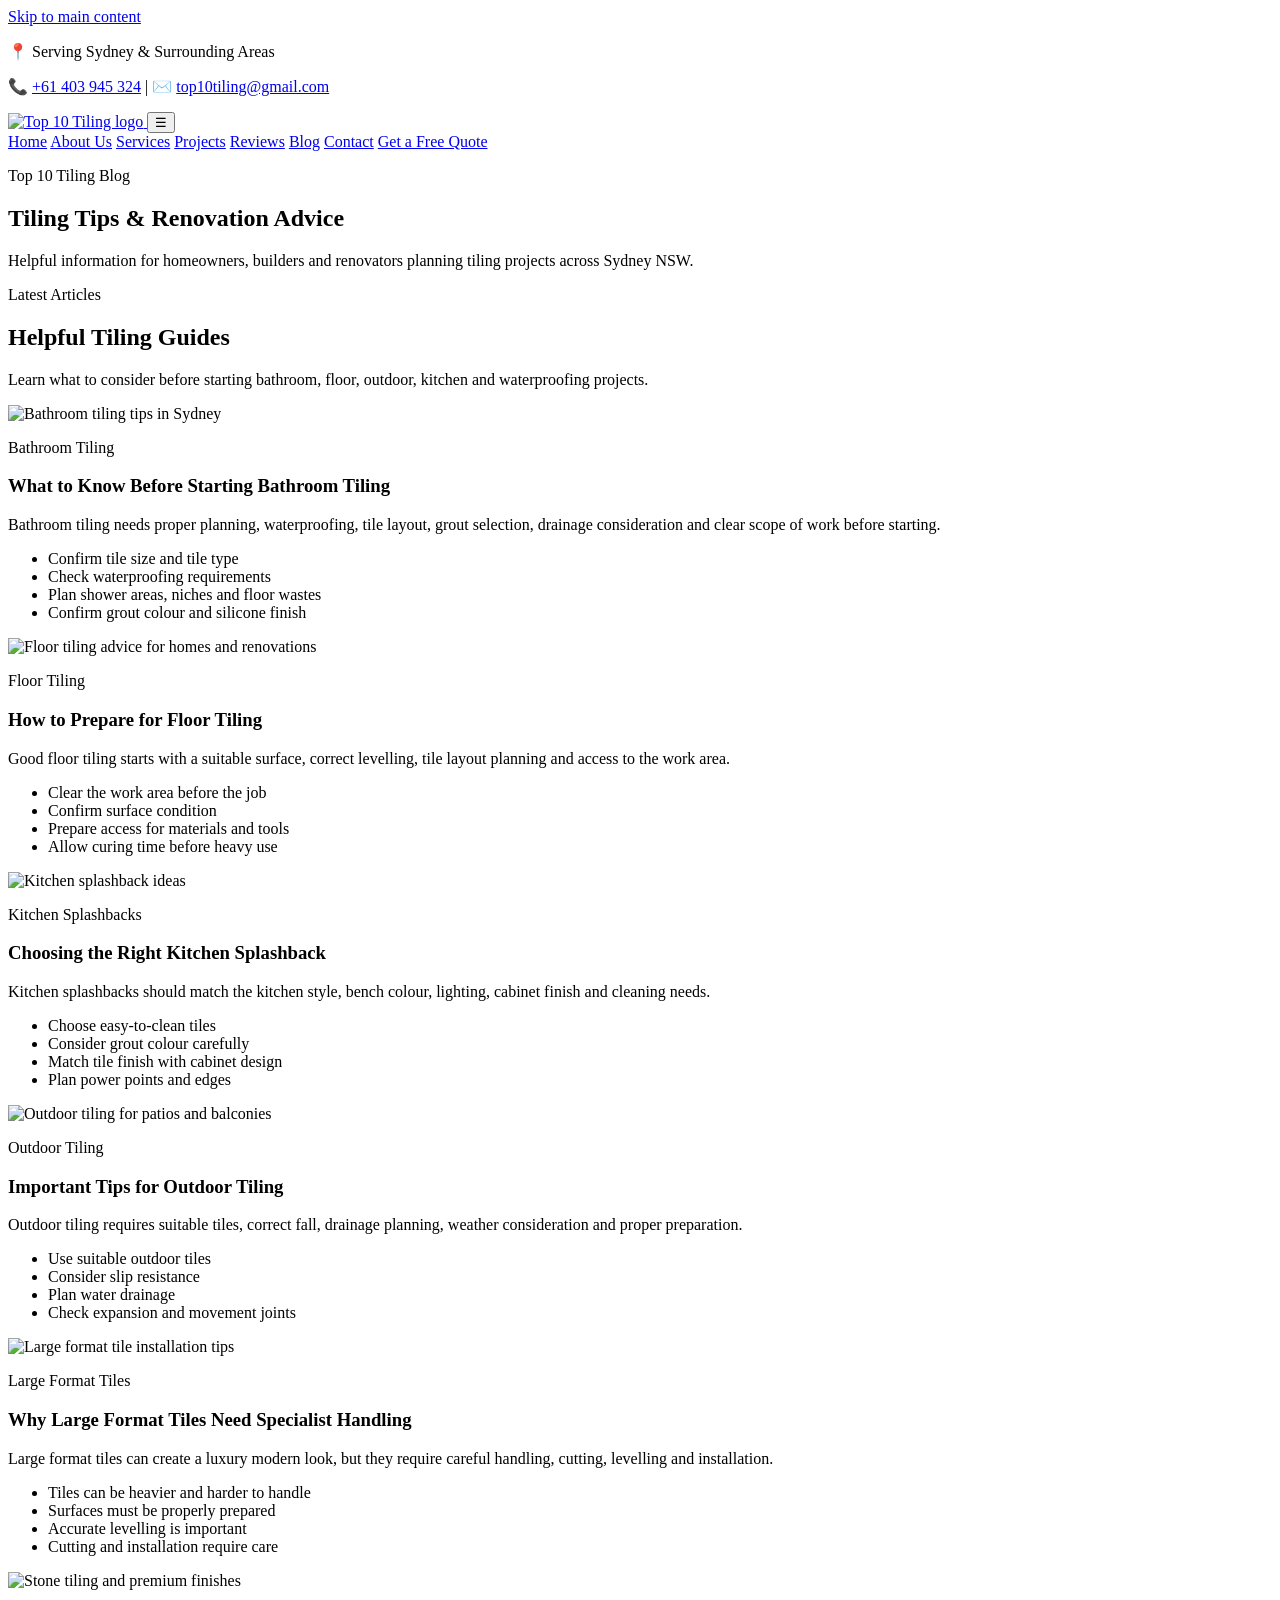
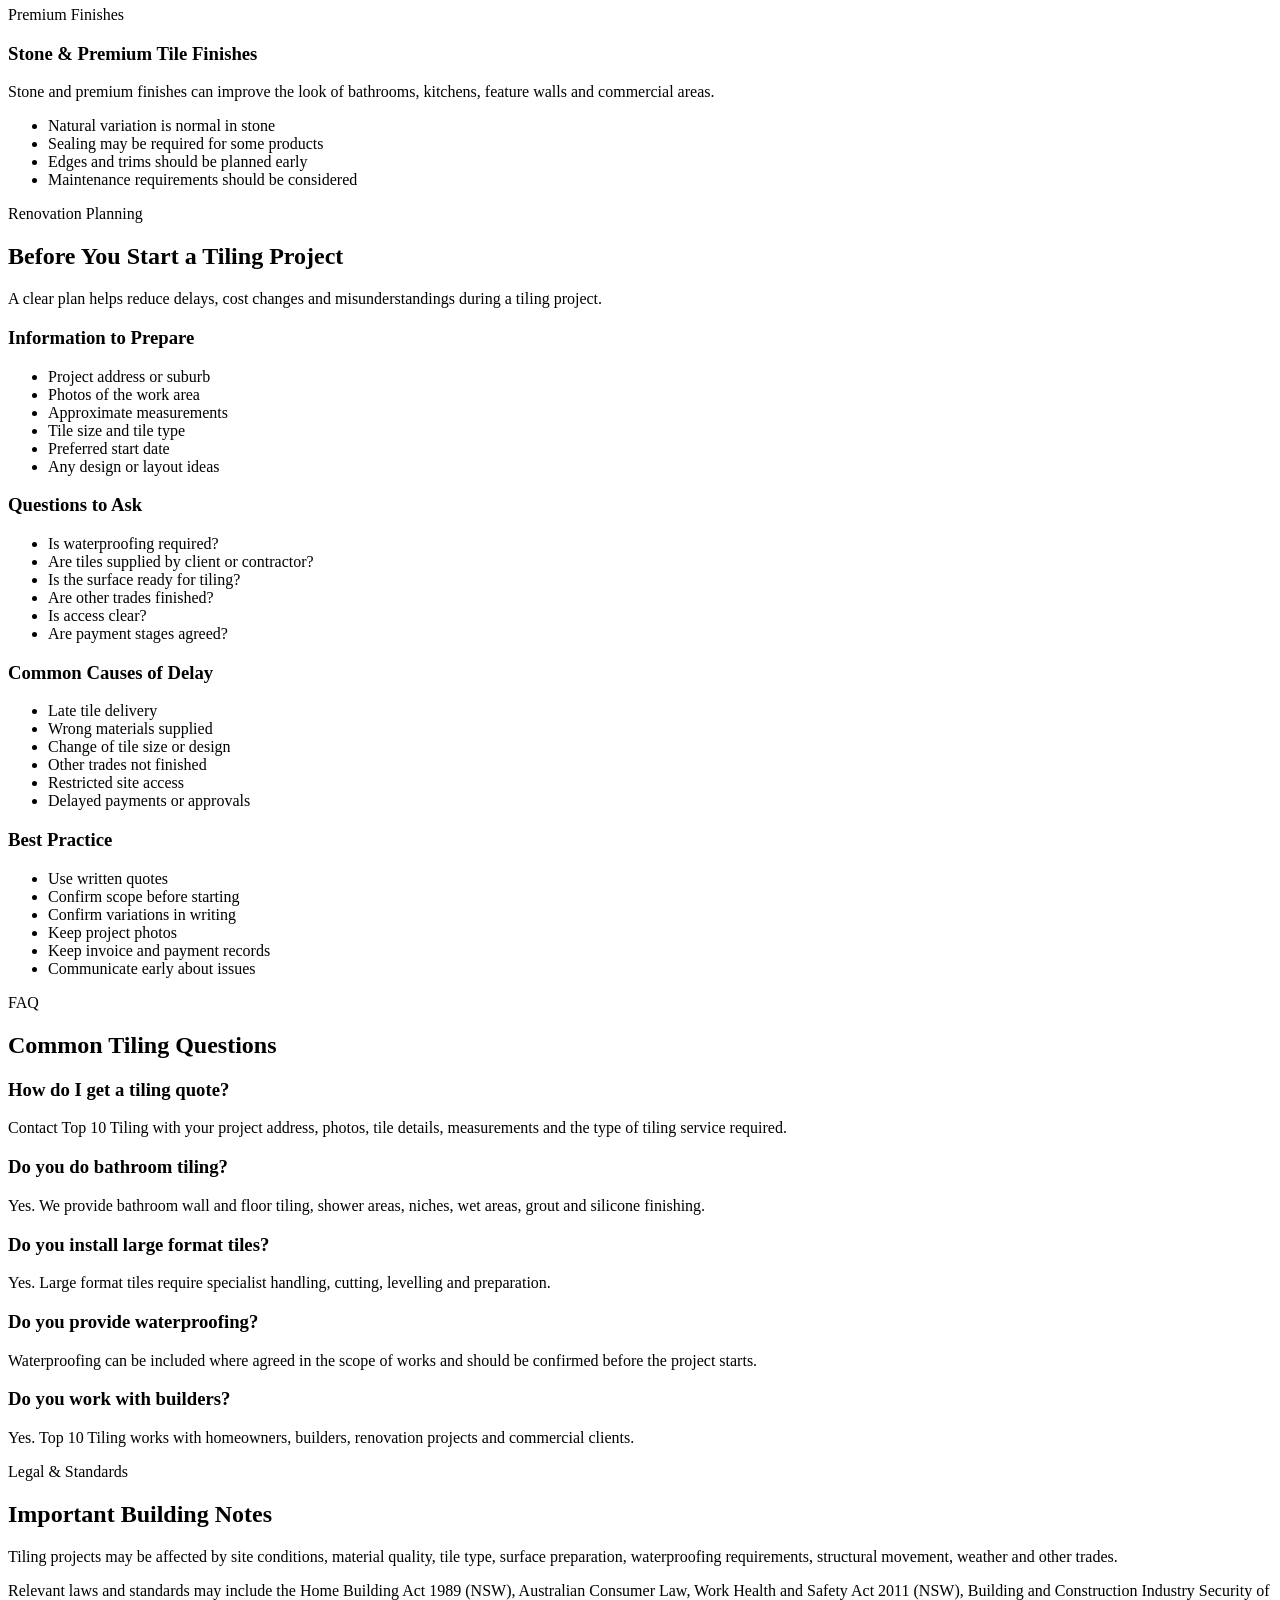
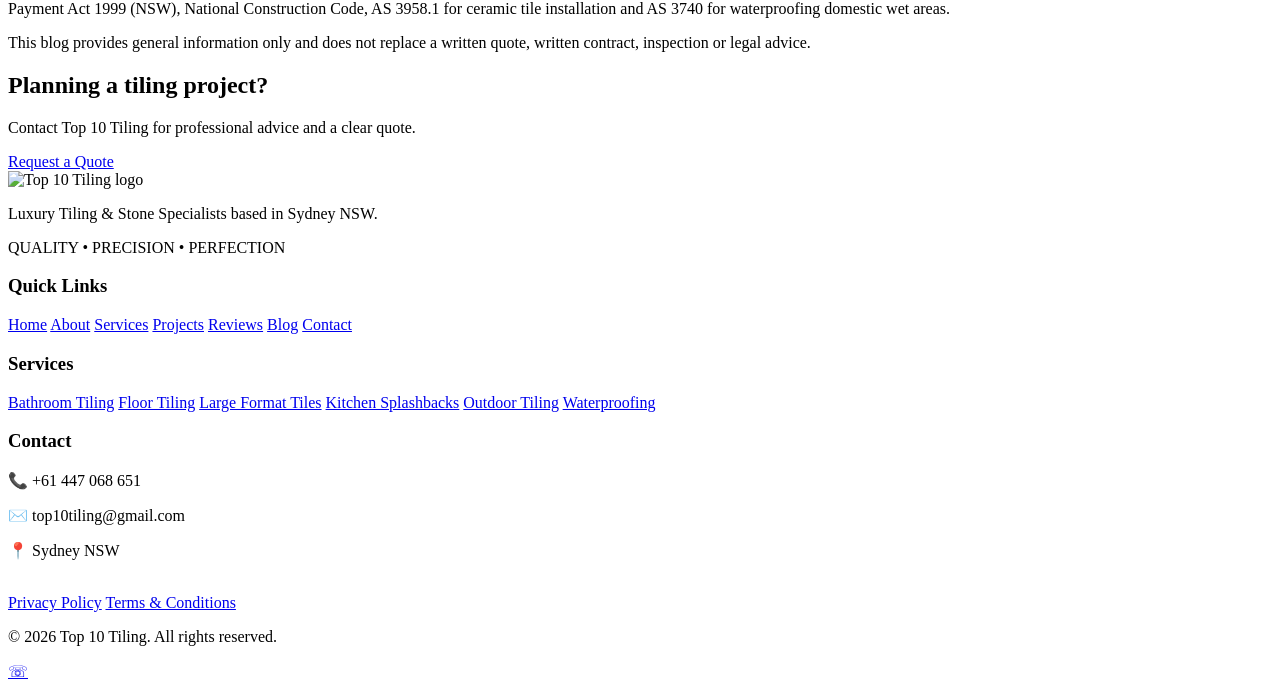
==== blog.html @ 60fd3db0 "Add files via upload" ====
<!DOCTYPE html>
<html lang="en-AU">
<head>
  <meta charset="UTF-8">
  <meta name="viewport" content="width=device-width, initial-scale=1.0">

  <title>Blog | Tiling Tips & Renovation Advice | Top 10 Tiling Sydney</title>

  <meta name="description" content="Read Top 10 Tiling blog articles about bathroom tiling, floor tiling, waterproofing, kitchen splashbacks, outdoor tiling, large format tiles and renovation tips in Sydney NSW.">
  <meta name="keywords" content="tiling blog Sydney, bathroom tiling tips, waterproofing tips NSW, floor tiling advice, large format tiles, kitchen splashback ideas, outdoor tiling Sydney">
  <meta name="author" content="Top 10 Tiling">
  <meta name="robots" content="index, follow">

  <link rel="canonical" href="https://www.top10tiling.com.au/blog.html">

  <meta property="og:title" content="Blog | Top 10 Tiling Sydney">
  <meta property="og:description" content="Tiling tips, renovation advice and project information from Top 10 Tiling Sydney.">
  <meta property="og:type" content="website">
  <meta property="og:image" content="image/logo.png">

  <meta name="theme-color" content="#050505">

  <link rel="stylesheet" href="css/style.css">
</head>

<body>

<a class="skip-link" href="#main-content">Skip to main content</a>

<div class="topbar">
  <div class="container topbar-inner">
    <p>📍 Serving Sydney & Surrounding Areas</p>

    <p>
      📞 <a href="tel:+61403945324">+61 403 945 324</a>
      |
      ✉️ <a href="mailto:top10tiling@gmail.com">top10tiling@gmail.com</a>
    </p>
  </div>
</div>

<header class="site-header">
  <div class="container nav-wrapper">

    <a href="index.html" class="brand" aria-label="Top 10 Tiling Home">
      <img src="image/logo.png" alt="Top 10 Tiling logo">
    </a>

    <button class="menu-toggle" id="menuToggle" aria-label="Open navigation menu" aria-expanded="false">
      ☰
    </button>

    <nav class="main-nav" id="mainNav" aria-label="Main navigation">
      <a href="index.html">Home</a>
      <a href="about.html">About Us</a>
      <a href="services.html">Services</a>
      <a href="projects.html">Projects</a>
      <a href="reviews.html">Reviews</a>
      <a href="blog.html" class="active">Blog</a>
      <a href="contact.html">Contact</a>
      <a class="quote-btn" href="contact.html">Get a Free Quote</a>
    </nav>

  </div>
</header>

<main id="main-content">

  <section class="page-hero">
    <div class="container">
      <p class="eyebrow">Top 10 Tiling Blog</p>
      <h1>Tiling Tips & Renovation Advice</h1>
      <p>
        Helpful information for homeowners, builders and renovators planning tiling projects across Sydney NSW.
      </p>
    </div>
  </section>

  <section class="section">
    <div class="container">

      <div class="section-heading">
        <p class="section-label">Latest Articles</p>
        <h2>Helpful Tiling Guides</h2>
        <p>
          Learn what to consider before starting bathroom, floor, outdoor, kitchen and waterproofing projects.
        </p>
      </div>

      <div class="info-grid">

        <article class="content-card">
          <img src="image/bath.png" alt="Bathroom tiling tips in Sydney">
          <br>
          <p class="section-label">Bathroom Tiling</p>
          <h3>What to Know Before Starting Bathroom Tiling</h3>
          <p>
            Bathroom tiling needs proper planning, waterproofing, tile layout, grout selection,
            drainage consideration and clear scope of work before starting.
          </p>
          <ul class="check-list">
            <li>Confirm tile size and tile type</li>
            <li>Check waterproofing requirements</li>
            <li>Plan shower areas, niches and floor wastes</li>
            <li>Confirm grout colour and silicone finish</li>
          </ul>
        </article>

        <article class="content-card">
          <img src="image/white floor.png" alt="Floor tiling advice for homes and renovations">
          <br>
          <p class="section-label">Floor Tiling</p>
          <h3>How to Prepare for Floor Tiling</h3>
          <p>
            Good floor tiling starts with a suitable surface, correct levelling, tile layout
            planning and access to the work area.
          </p>
          <ul class="check-list">
            <li>Clear the work area before the job</li>
            <li>Confirm surface condition</li>
            <li>Prepare access for materials and tools</li>
            <li>Allow curing time before heavy use</li>
          </ul>
        </article>

        <article class="content-card">
          <img src="image/kitchen.png" alt="Kitchen splashback ideas">
          <br>
          <p class="section-label">Kitchen Splashbacks</p>
          <h3>Choosing the Right Kitchen Splashback</h3>
          <p>
            Kitchen splashbacks should match the kitchen style, bench colour, lighting,
            cabinet finish and cleaning needs.
          </p>
          <ul class="check-list">
            <li>Choose easy-to-clean tiles</li>
            <li>Consider grout colour carefully</li>
            <li>Match tile finish with cabinet design</li>
            <li>Plan power points and edges</li>
          </ul>
        </article>

        <article class="content-card">
          <img src="image/outdoor-tiling.jpg" alt="Outdoor tiling for patios and balconies">
          <br>
          <p class="section-label">Outdoor Tiling</p>
          <h3>Important Tips for Outdoor Tiling</h3>
          <p>
            Outdoor tiling requires suitable tiles, correct fall, drainage planning,
            weather consideration and proper preparation.
          </p>
          <ul class="check-list">
            <li>Use suitable outdoor tiles</li>
            <li>Consider slip resistance</li>
            <li>Plan water drainage</li>
            <li>Check expansion and movement joints</li>
          </ul>
        </article>

        <article class="content-card">
          <img src="image/large-format-tiles.png" alt="Large format tile installation tips">
          <br>
          <p class="section-label">Large Format Tiles</p>
          <h3>Why Large Format Tiles Need Specialist Handling</h3>
          <p>
            Large format tiles can create a luxury modern look, but they require careful handling,
            cutting, levelling and installation.
          </p>
          <ul class="check-list">
            <li>Tiles can be heavier and harder to handle</li>
            <li>Surfaces must be properly prepared</li>
            <li>Accurate levelling is important</li>
            <li>Cutting and installation require care</li>
          </ul>
        </article>

        <article class="content-card">
          <img src="image/grey t.png" alt="Stone tiling and premium finishes">
          <br>
          <p class="section-label">Premium Finishes</p>
          <h3>Stone & Premium Tile Finishes</h3>
          <p>
            Stone and premium finishes can improve the look of bathrooms, kitchens,
            feature walls and commercial areas.
          </p>
          <ul class="check-list">
            <li>Natural variation is normal in stone</li>
            <li>Sealing may be required for some products</li>
            <li>Edges and trims should be planned early</li>
            <li>Maintenance requirements should be considered</li>
          </ul>
        </article>

      </div>

    </div>
  </section>

  <section class="section light-bg">
    <div class="container">

      <div class="section-heading">
        <p class="section-label">Renovation Planning</p>
        <h2>Before You Start a Tiling Project</h2>
        <p>
          A clear plan helps reduce delays, cost changes and misunderstandings during a tiling project.
        </p>
      </div>

      <div class="info-grid">

        <div class="content-card">
          <h3>Information to Prepare</h3>
          <ul class="check-list">
            <li>Project address or suburb</li>
            <li>Photos of the work area</li>
            <li>Approximate measurements</li>
            <li>Tile size and tile type</li>
            <li>Preferred start date</li>
            <li>Any design or layout ideas</li>
          </ul>
        </div>

        <div class="content-card">
          <h3>Questions to Ask</h3>
          <ul class="check-list">
            <li>Is waterproofing required?</li>
            <li>Are tiles supplied by client or contractor?</li>
            <li>Is the surface ready for tiling?</li>
            <li>Are other trades finished?</li>
            <li>Is access clear?</li>
            <li>Are payment stages agreed?</li>
          </ul>
        </div>

        <div class="content-card">
          <h3>Common Causes of Delay</h3>
          <ul class="check-list">
            <li>Late tile delivery</li>
            <li>Wrong materials supplied</li>
            <li>Change of tile size or design</li>
            <li>Other trades not finished</li>
            <li>Restricted site access</li>
            <li>Delayed payments or approvals</li>
          </ul>
        </div>

        <div class="content-card">
          <h3>Best Practice</h3>
          <ul class="check-list">
            <li>Use written quotes</li>
            <li>Confirm scope before starting</li>
            <li>Confirm variations in writing</li>
            <li>Keep project photos</li>
            <li>Keep invoice and payment records</li>
            <li>Communicate early about issues</li>
          </ul>
        </div>

      </div>

    </div>
  </section>

  <section class="section">
    <div class="container">

      <div class="section-heading">
        <p class="section-label">FAQ</p>
        <h2>Common Tiling Questions</h2>
      </div>

      <div class="content-card">
        <h3>How do I get a tiling quote?</h3>
        <p>
          Contact Top 10 Tiling with your project address, photos, tile details, measurements
          and the type of tiling service required.
        </p>

        <h3>Do you do bathroom tiling?</h3>
        <p>
          Yes. We provide bathroom wall and floor tiling, shower areas, niches, wet areas,
          grout and silicone finishing.
        </p>

        <h3>Do you install large format tiles?</h3>
        <p>
          Yes. Large format tiles require specialist handling, cutting, levelling and preparation.
        </p>

        <h3>Do you provide waterproofing?</h3>
        <p>
          Waterproofing can be included where agreed in the scope of works and should be confirmed
          before the project starts.
        </p>

        <h3>Do you work with builders?</h3>
        <p>
          Yes. Top 10 Tiling works with homeowners, builders, renovation projects and commercial clients.
        </p>
      </div>

    </div>
  </section>

  <section class="section standards-section">
    <div class="container">

      <div class="section-heading">
        <p class="section-label">Legal & Standards</p>
        <h2>Important Building Notes</h2>
      </div>

      <div class="content-card">
        <p>
          Tiling projects may be affected by site conditions, material quality, tile type,
          surface preparation, waterproofing requirements, structural movement, weather and other trades.
        </p>

        <p>
          Relevant laws and standards may include the Home Building Act 1989 (NSW),
          Australian Consumer Law, Work Health and Safety Act 2011 (NSW),
          Building and Construction Industry Security of Payment Act 1999 (NSW),
          National Construction Code, AS 3958.1 for ceramic tile installation and
          AS 3740 for waterproofing domestic wet areas.
        </p>

        <p>
          This blog provides general information only and does not replace a written quote,
          written contract, inspection or legal advice.
        </p>
      </div>

    </div>
  </section>

  <section class="section cta-section">
    <div class="container cta-box">
      <div>
        <h2>Planning a tiling project?</h2>
        <p>
          Contact Top 10 Tiling for professional advice and a clear quote.
        </p>
      </div>

      <a class="btn primary" href="contact.html">Request a Quote</a>
    </div>
  </section>

</main>

<footer class="site-footer">
  <div class="container footer-grid">

    <div>
      <img class="footer-logo" src="image/logo.png" alt="Top 10 Tiling logo">
      <p>Luxury Tiling & Stone Specialists based in Sydney NSW.</p>
      <p>QUALITY • PRECISION • PERFECTION</p>
    </div>

    <div>
      <h3>Quick Links</h3>
      <a href="index.html">Home</a>
      <a href="about.html">About</a>
      <a href="services.html">Services</a>
      <a href="projects.html">Projects</a>
      <a href="reviews.html">Reviews</a>
      <a href="blog.html">Blog</a>
      <a href="contact.html">Contact</a>
    </div>

    <div>
      <h3>Services</h3>
      <a href="services.html">Bathroom Tiling</a>
      <a href="services.html">Floor Tiling</a>
      <a href="services.html">Large Format Tiles</a>
      <a href="services.html">Kitchen Splashbacks</a>
      <a href="services.html">Outdoor Tiling</a>
      <a href="services.html">Waterproofing</a>
    </div>

    <div>
      <h3>Contact</h3>
      <p>📞 +61 447 068 651</p>
      <p>✉️ top10tiling@gmail.com</p>
      <p>📍 Sydney NSW</p>
      <br>
      <a href="privacy.html">Privacy Policy</a>
      <a href="terms.html">Terms & Conditions</a>
    </div>

  </div>

  <p class="copyright">
    © 2026 Top 10 Tiling. All rights reserved.
  </p>
</footer>

<a
  class="whatsapp"
  href="https://wa.me/61447068651"
  target="_blank"
  rel="noopener"
  aria-label="Chat on WhatsApp"
>
  ☏
</a>

<script src="js/script.js"></script>
</body>
</html>
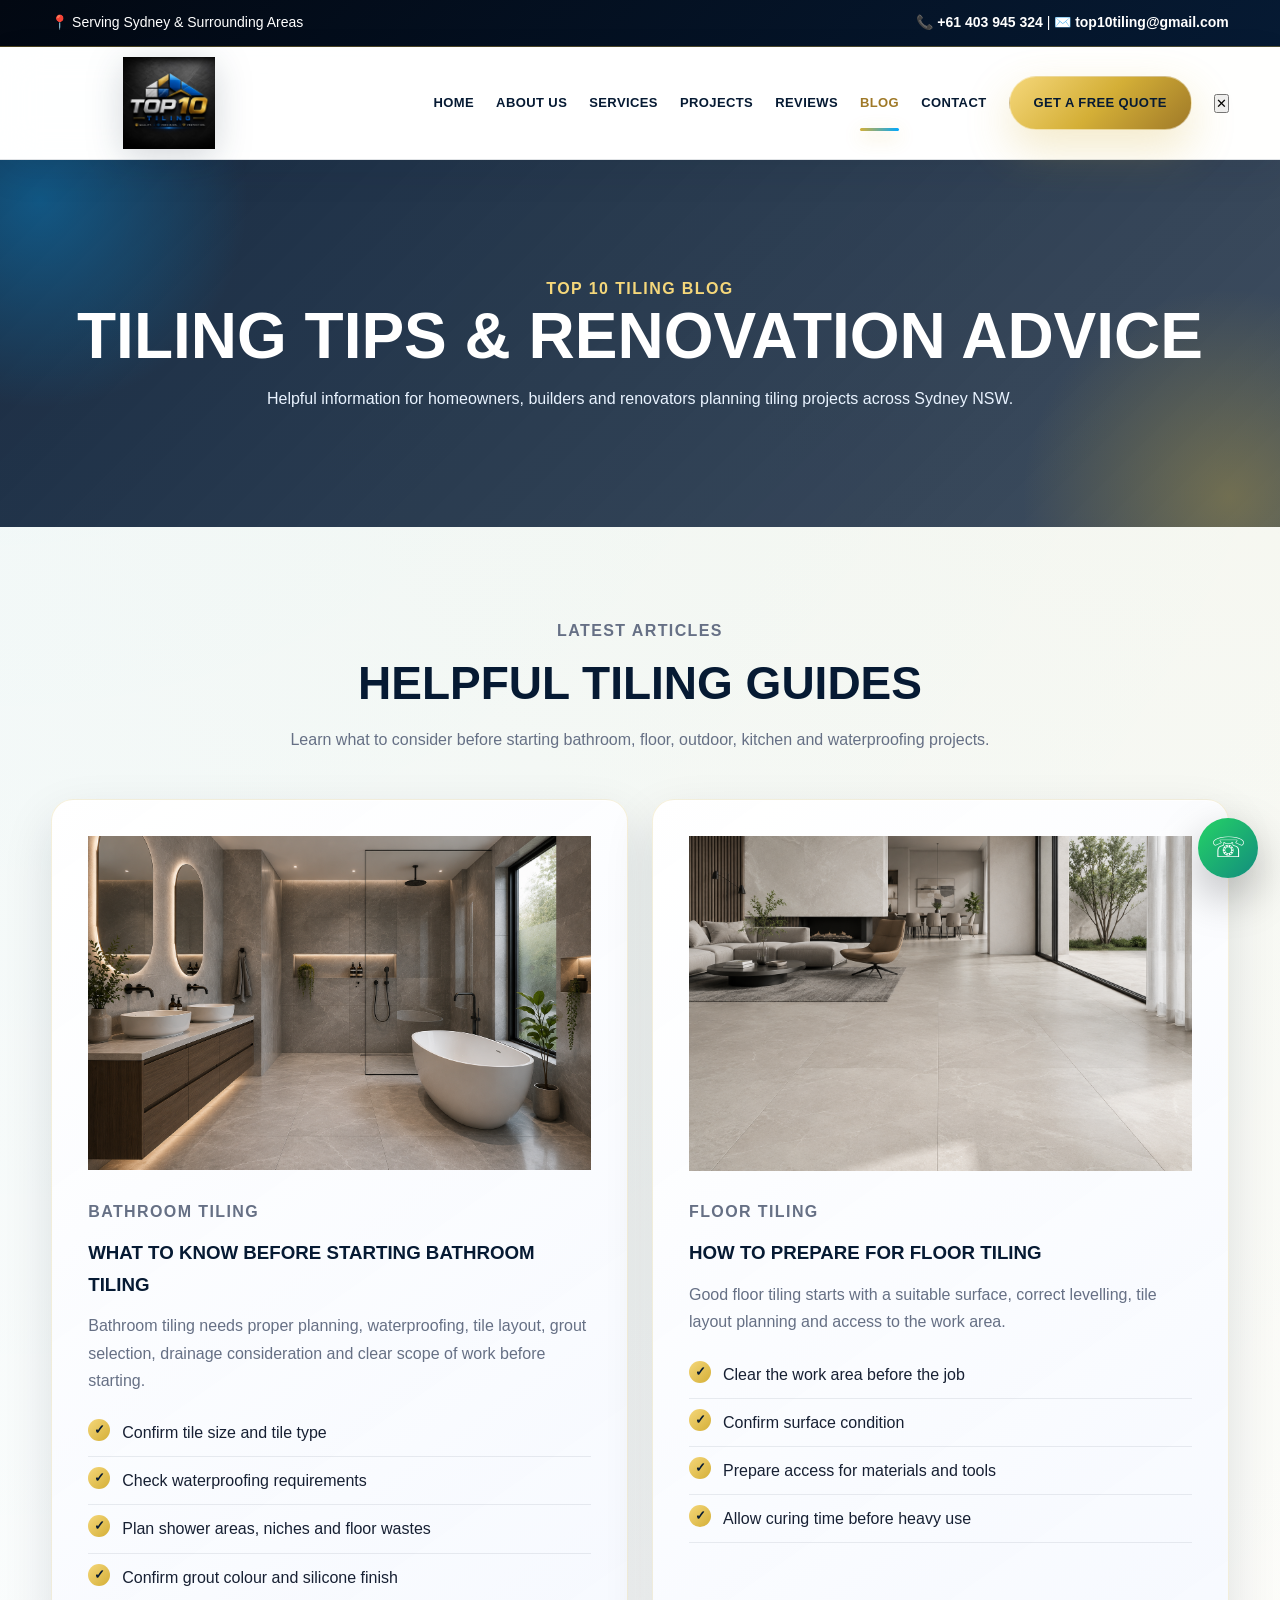
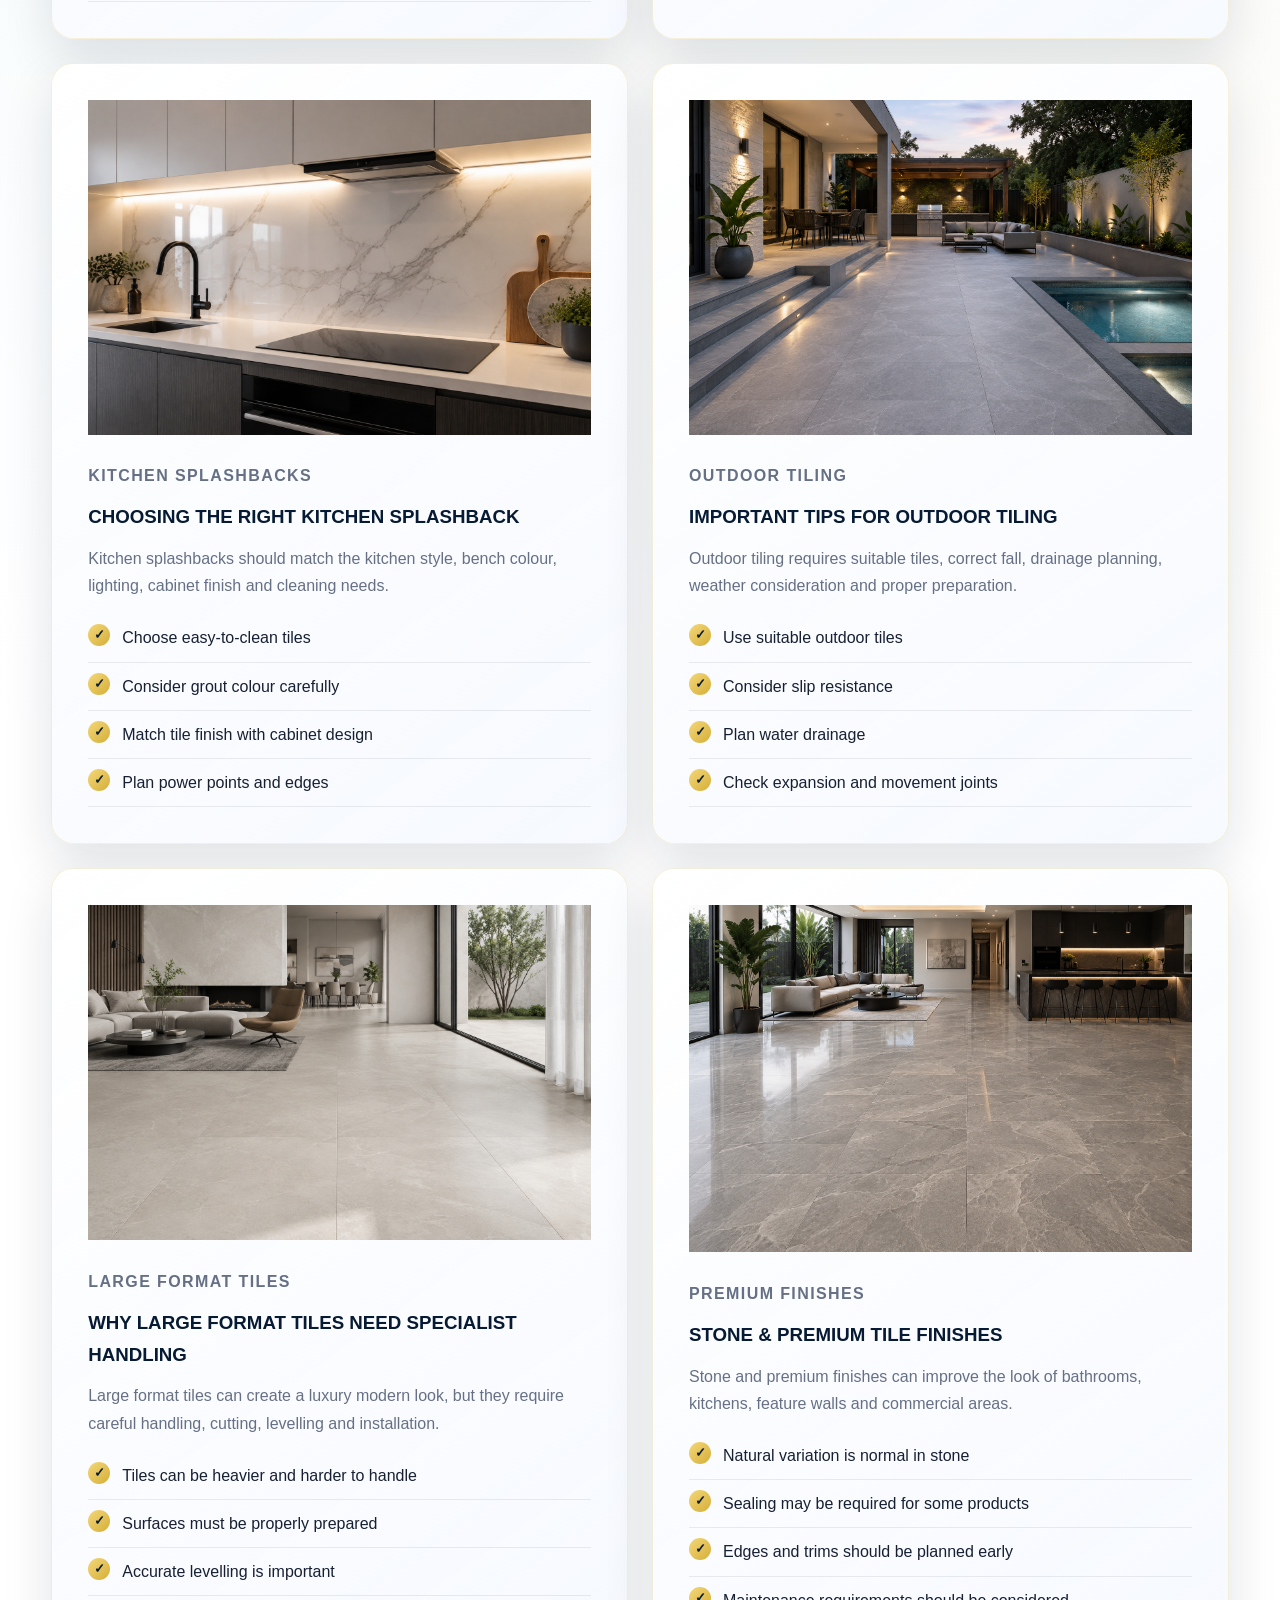
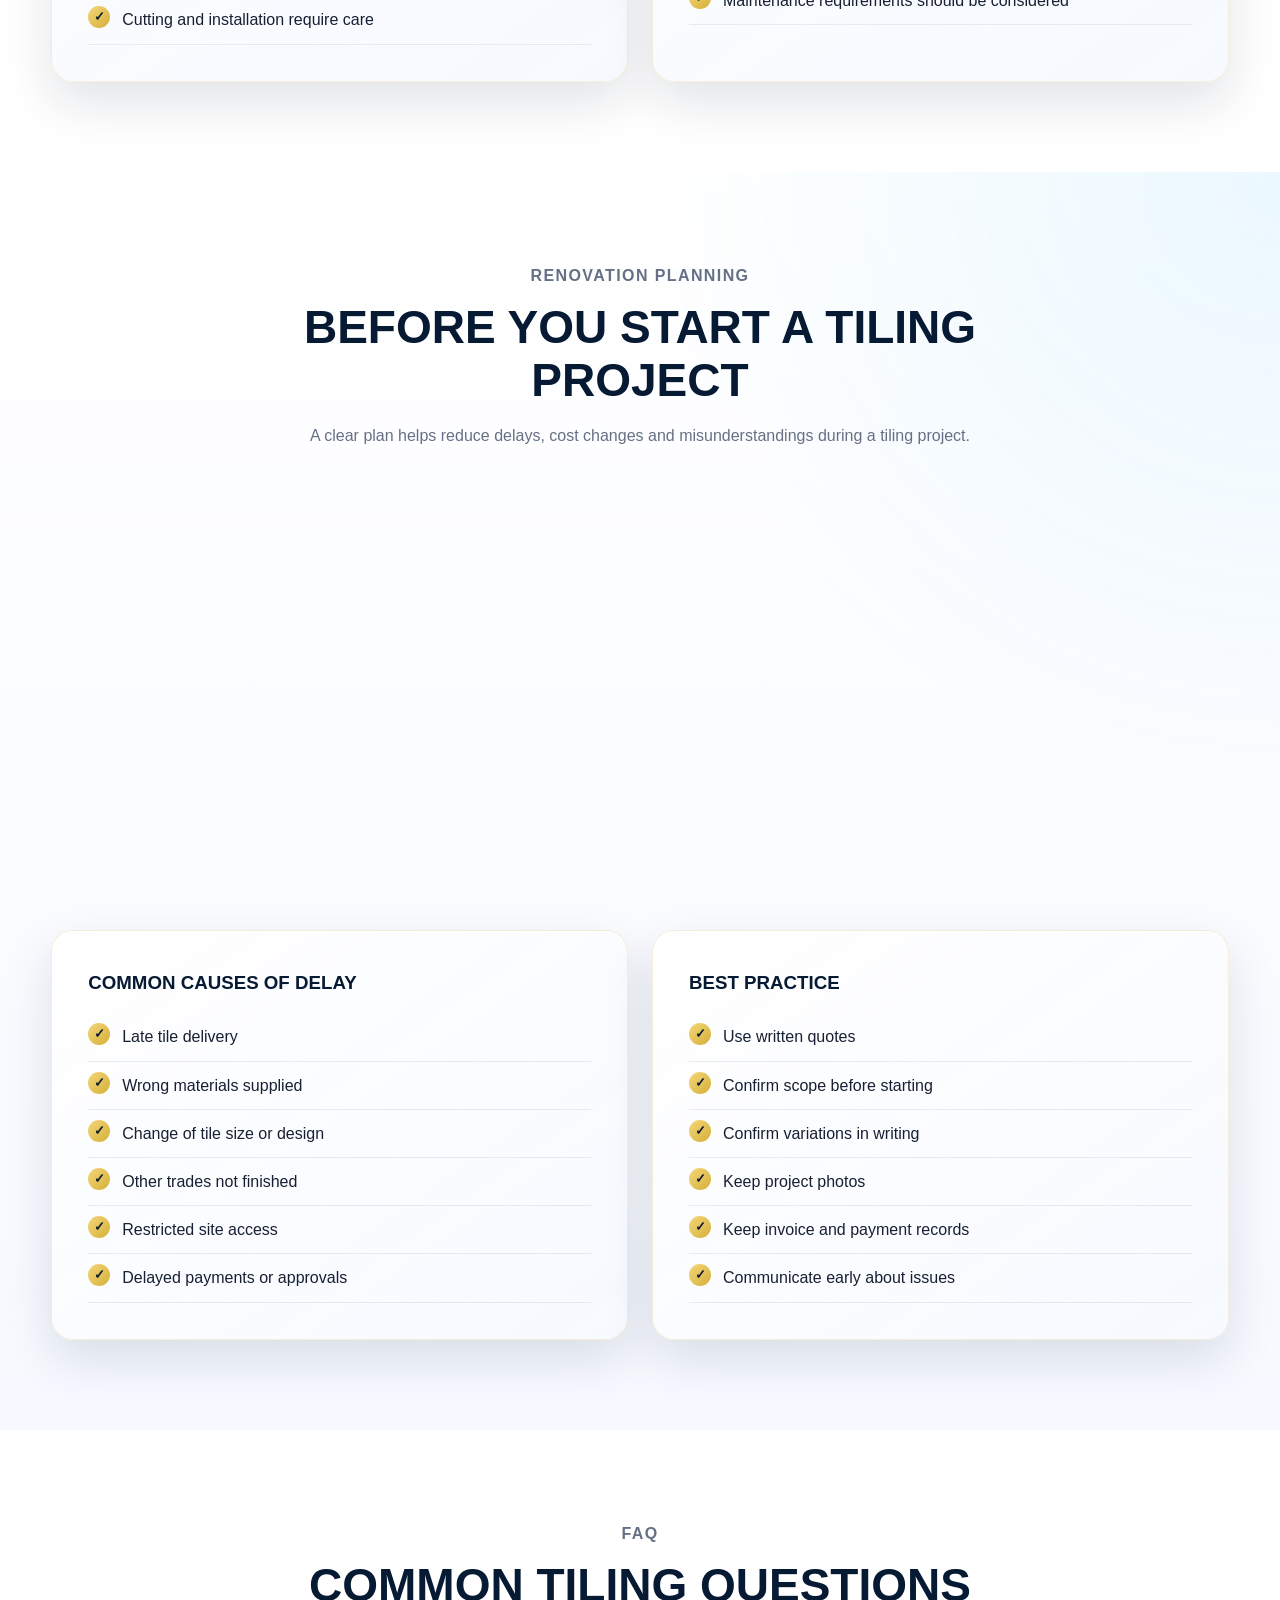
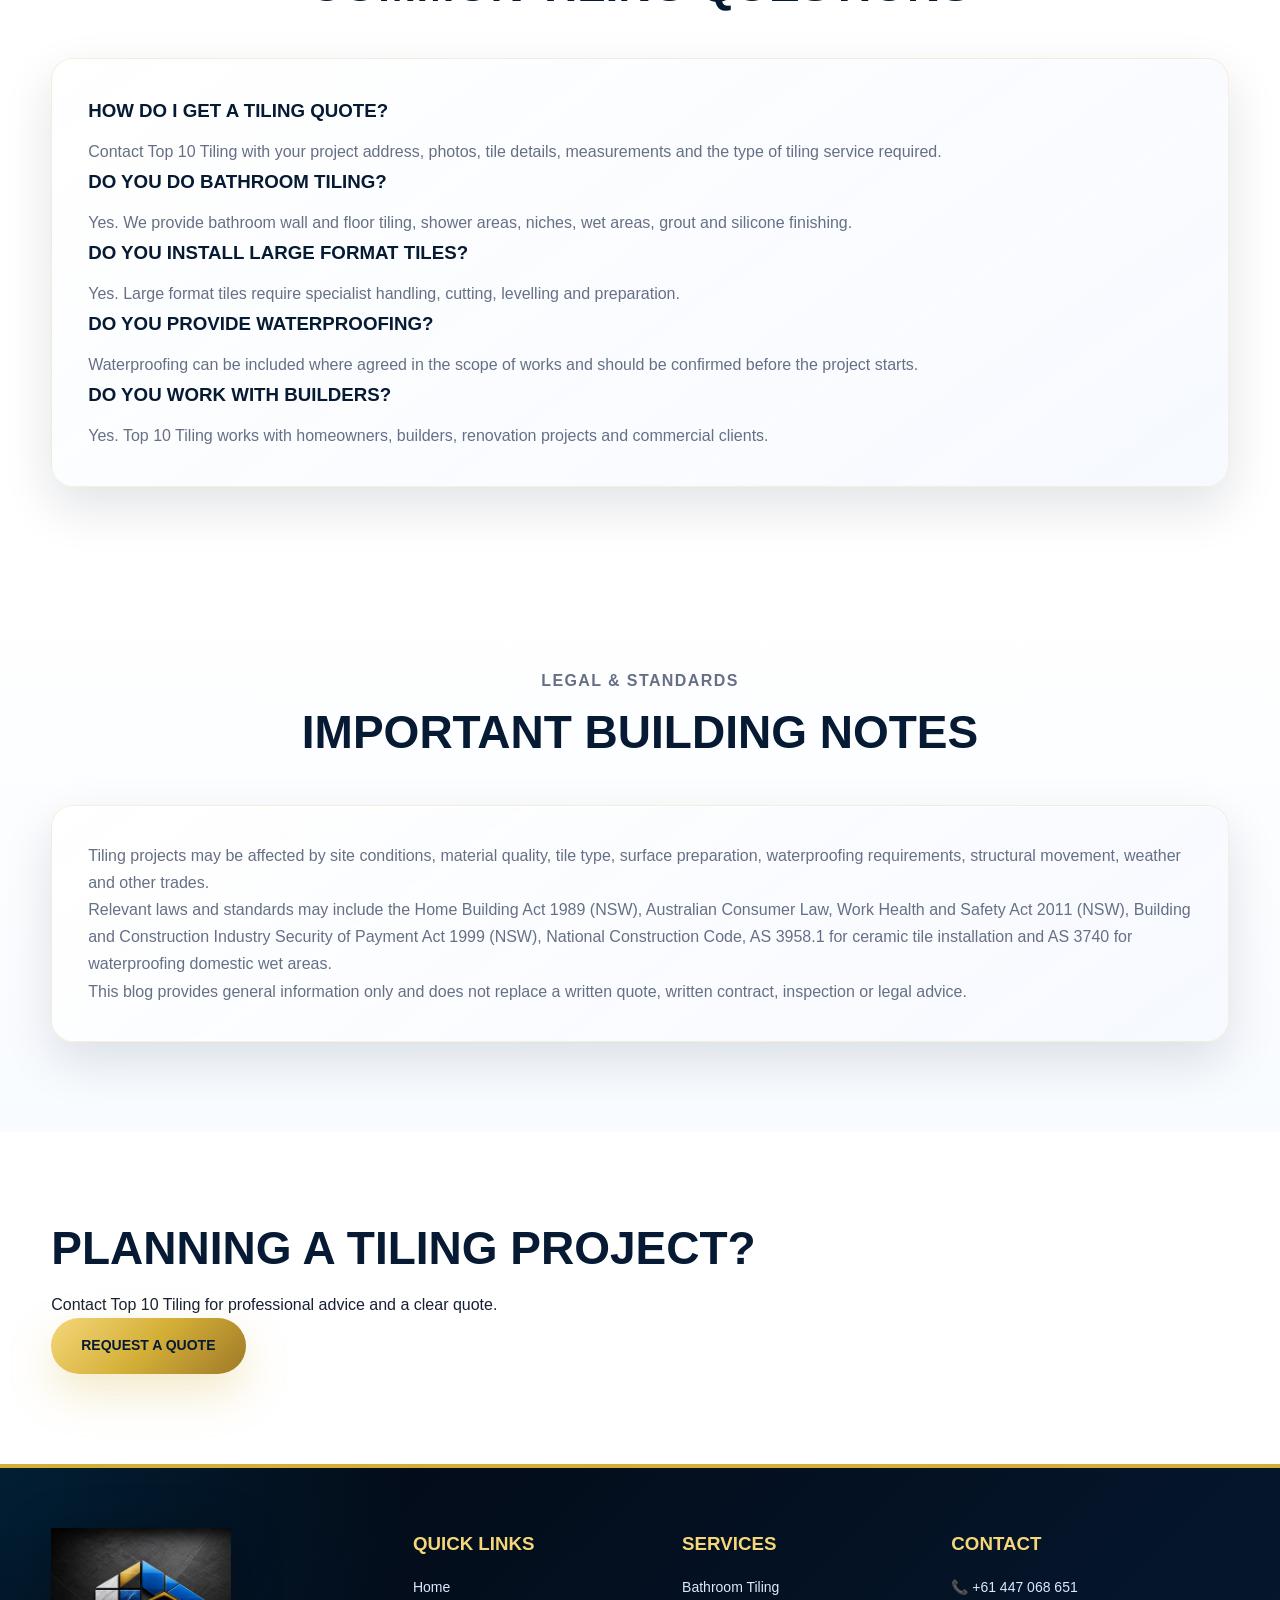
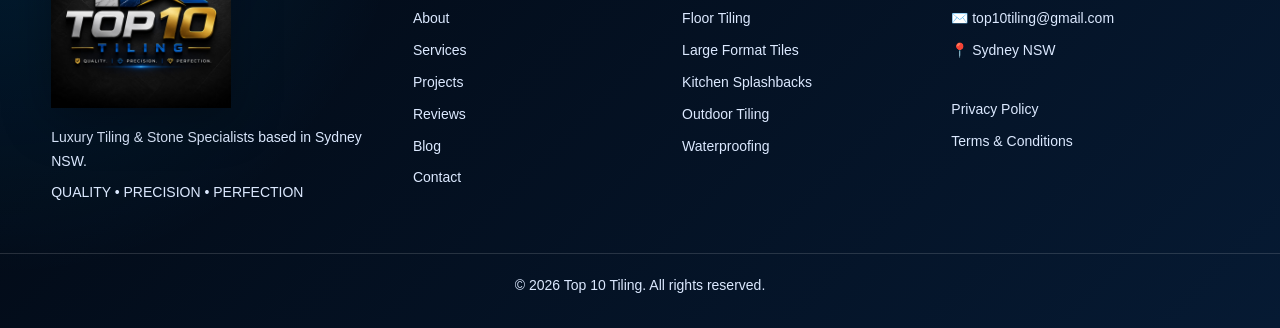
==== commit 91d1bad1: "Add files via upload" ====
--- a/blog.html
+++ b/blog.html
@@ -40,28 +40,68 @@
 </div>
 
 <header class="site-header">
+
   <div class="container nav-wrapper">
 
-    <a href="index.html" class="brand" aria-label="Top 10 Tiling Home">
-      <img src="image/logo.png" alt="Top 10 Tiling logo">
+    <!-- LOGO -->
+    <a href="index.html"
+       class="brand"
+       aria-label="Top 10 Tiling Home">
+
+      <img src="image/logo.png"
+           alt="Top 10 Tiling logo">
     </a>
 
-    <button class="menu-toggle" id="menuToggle" aria-label="Open navigation menu" aria-expanded="false">
-      ☰
+    <!-- MOBILE MENU BUTTON -->
+    <button class="menu-toggle"
+            id="menuToggle"
+            aria-label="Open navigation menu"
+            aria-expanded="false">
+
+      <span id="menuIcon">☰</span>
+
     </button>
 
-    <nav class="main-nav" id="mainNav" aria-label="Main navigation">
+    <!-- NAVIGATION -->
+    <nav class="main-nav"
+         id="mainNav"
+         aria-label="Main navigation">
+
       <a href="index.html">Home</a>
+
       <a href="about.html">About Us</a>
+
       <a href="services.html">Services</a>
+
       <a href="projects.html">Projects</a>
+
       <a href="reviews.html">Reviews</a>
+
       <a href="blog.html" class="active">Blog</a>
+
       <a href="contact.html">Contact</a>
-      <a class="quote-btn" href="contact.html">Get a Free Quote</a>
+
+      <!-- CTA BUTTON -->
+      <a class="quote-btn"
+         href="contact.html">
+
+         Get a Free Quote
+
+      </a>
+
+      <!-- CLOSE BUTTON INSIDE MOBILE MENU -->
+      <button class="menu-close-btn"
+              id="menuCloseBtn"
+              aria-label="Close navigation menu">
+
+        ✕
+
+      </button>
+
     </nav>
 
   </div>
+
 </header>
 
 <main id="main-content">
--- a/css/style.css
+++ b/css/style.css
@@ -0,0 +1,1288 @@
+:root {
+  --blue-dark: #061a33;
+  --blue-mid: #0b3d91;
+  --blue: #0b5ed7;
+  --blue-bright: #00a8ff;
+
+  --gold: #d4af37;
+  --gold-dark: #9f7928;
+  --gold-light: #f5d77a;
+
+  --white: #ffffff;
+  --soft-white: #f8fbff;
+  --cream: #fbf7ee;
+  --silver: #d9dee8;
+
+  --text: #172033;
+  --muted: #667085;
+  --line: rgba(6, 26, 51, 0.12);
+
+  --shadow-soft: 0 16px 40px rgba(6, 26, 51, 0.10);
+  --shadow: 0 24px 70px rgba(6, 26, 51, 0.18);
+  --shadow-gold: 0 18px 45px rgba(212, 175, 55, 0.28);
+
+  --radius-sm: 12px;
+  --radius: 22px;
+  --radius-lg: 32px;
+}
+
+/* RESET */
+* {
+  margin: 0;
+  padding: 0;
+  box-sizing: border-box;
+}
+
+html {
+  scroll-behavior: smooth;
+}
+
+body {
+  font-family: Arial, Helvetica, sans-serif;
+  color: var(--text);
+  background:
+    radial-gradient(circle at top left, rgba(0, 168, 255, 0.06), transparent 35%),
+    radial-gradient(circle at top right, rgba(212, 175, 55, 0.09), transparent 35%),
+    var(--white);
+  line-height: 1.7;
+  overflow-x: hidden;
+}
+
+a {
+  text-decoration: none;
+  color: inherit;
+}
+
+img {
+  display: block;
+  max-width: 100%;
+}
+
+.container {
+  width: min(1180px, 92%);
+  margin: auto;
+}
+
+/* ACCESSIBILITY */
+.skip-link {
+  position: absolute;
+  left: -999px;
+  top: 10px;
+  background: var(--gold);
+  color: var(--blue-dark);
+  padding: 12px 18px;
+  z-index: 9999;
+  font-weight: 900;
+  border-radius: var(--radius-sm);
+}
+
+.skip-link:focus {
+  left: 10px;
+}
+
+/* TOP BAR */
+.topbar {
+  background: linear-gradient(135deg, #020812, var(--blue-dark));
+  color: var(--white);
+  font-size: 14px;
+  border-bottom: 1px solid rgba(212, 175, 55, 0.35);
+}
+
+.topbar-inner {
+  min-height: 46px;
+  display: flex;
+  align-items: center;
+  justify-content: space-between;
+  gap: 18px;
+}
+
+.topbar a {
+  color: var(--white);
+  font-weight: 700;
+}
+
+.topbar a:hover {
+  color: var(--gold-light);
+}
+
+/* HEADER */
+.site-header {
+  background: rgba(255, 255, 255, 0.94);
+  backdrop-filter: blur(18px);
+  border-bottom: 1px solid var(--line);
+  position: sticky;
+  top: 0;
+  z-index: 1000;
+  box-shadow: 0 12px 35px rgba(6, 26, 51, 0.08);
+}
+
+.nav-wrapper {
+  min-height: 112px;
+  display: flex;
+  align-items: center;
+  justify-content: space-between;
+  gap: 28px;
+  position: relative;
+}
+
+.brand {
+  width: 235px;
+  height: 92px;
+  display: flex;
+  align-items: center;
+}
+
+.brand img {
+  width: 100%;
+  height: 100%;
+  object-fit: contain;
+  filter: drop-shadow(0 8px 18px rgba(6, 26, 51, 0.18));
+}
+
+/* NAVIGATION */
+.main-nav {
+  display: flex;
+  align-items: center;
+  gap: 22px;
+  font-size: 13px;
+  font-weight: 900;
+  text-transform: uppercase;
+  letter-spacing: 0.4px;
+}
+
+.main-nav a {
+  position: relative;
+  color: var(--blue-dark);
+  transition: 0.25s ease;
+}
+
+.main-nav a:hover,
+.main-nav .active {
+  color: var(--gold-dark);
+}
+
+.main-nav .active::after {
+  content: "";
+  position: absolute;
+  height: 3px;
+  background: linear-gradient(90deg, var(--gold), var(--blue-bright));
+  left: 0;
+  right: 0;
+  bottom: -17px;
+  border-radius: 50px;
+  box-shadow: 0 6px 18px rgba(212, 175, 55, 0.45);
+}
+
+.quote-btn {
+  background: linear-gradient(135deg, var(--gold-light), var(--gold), var(--gold-dark));
+  color: var(--blue-dark) !important;
+  padding: 15px 24px;
+  border-radius: 999px;
+  box-shadow: var(--shadow-gold);
+  border: 1px solid rgba(255, 255, 255, 0.45);
+}
+
+.quote-btn:hover {
+  background: linear-gradient(135deg, var(--blue-bright), var(--blue), var(--blue-dark));
+  color: var(--white) !important;
+  transform: translateY(-2px);
+}
+
+.quote-btn::after {
+  display: none;
+}
+
+.menu-toggle {
+  display: none;
+  border: none;
+  background: linear-gradient(135deg, var(--blue), var(--blue-dark));
+  color: var(--white);
+  font-size: 25px;
+  padding: 10px 15px;
+  border-radius: 14px;
+  cursor: pointer;
+  box-shadow: 0 14px 35px rgba(6, 26, 51, 0.2);
+}
+
+/* HERO */
+.hero {
+  min-height: 720px;
+  background:
+    linear-gradient(
+      90deg,
+      rgba(6, 26, 51, 0.94) 0%,
+      rgba(6, 26, 51, 0.80) 38%,
+      rgba(6, 26, 51, 0.35) 70%,
+      rgba(6, 26, 51, 0.08) 100%
+    ),
+    url("../image/hero-bathroom.jpg") center/cover no-repeat;
+  display: flex;
+  align-items: center;
+  position: relative;
+  overflow: hidden;
+}
+
+.hero::before {
+  content: "";
+  position: absolute;
+  width: 420px;
+  height: 420px;
+  right: -120px;
+  top: -120px;
+  background: radial-gradient(circle, rgba(212, 175, 55, 0.45), transparent 70%);
+  filter: blur(12px);
+}
+
+.hero-content {
+  position: relative;
+  z-index: 2;
+}
+
+.hero-text {
+  max-width: 650px;
+  color: var(--white);
+  padding: 110px 0;
+}
+
+.eyebrow,
+.section-label {
+  text-transform: uppercase;
+  color: var(--gold-dark);
+  font-weight: 900;
+  letter-spacing: 1.4px;
+  margin-bottom: 12px;
+}
+
+.hero .eyebrow,
+.page-hero .eyebrow,
+.dark-section .section-label {
+  color: var(--gold-light);
+}
+
+.hero h1 {
+  font-size: clamp(50px, 7vw, 92px);
+  line-height: 0.96;
+  text-transform: uppercase;
+  letter-spacing: 1px;
+  margin-bottom: 24px;
+  color: var(--white);
+  text-shadow: 0 12px 30px rgba(0, 0, 0, 0.45);
+}
+
+.hero h1 span{
+  background:
+    linear-gradient(
+      135deg,
+      #fff6cf 0%,
+      #f5d77a 18%,
+      #d4af37 45%,
+      #fff2b3 70%,
+      #ffffff 100%
+    );
+
+  -webkit-background-clip:text;
+  -webkit-text-fill-color:transparent;
+
+  background-clip:text;
+  color:transparent;
+
+  text-shadow:
+    0 4px 18px rgba(212,175,55,0.25);
+
+  filter:
+    drop-shadow(0 3px 12px rgba(212,175,55,0.18));
+}
+
+.hero p {
+  font-size: 20px;
+  color: #eef5ff;
+  margin-bottom: 32px;
+  max-width: 610px;
+}
+
+.hero-actions {
+  display: flex;
+  gap: 16px;
+  flex-wrap: wrap;
+}
+
+/* BUTTONS */
+.btn {
+  display: inline-flex;
+  align-items: center;
+  justify-content: center;
+  padding: 16px 30px;
+  border-radius: 999px;
+  font-weight: 900;
+  text-transform: uppercase;
+  font-size: 14px;
+  transition: 0.25s ease;
+  border: none;
+  cursor: pointer;
+  text-align: center;
+}
+
+.btn:hover {
+  transform: translateY(-4px);
+}
+
+.primary,
+.gold-btn {
+  background: linear-gradient(135deg, var(--gold-light), var(--gold), var(--gold-dark));
+  color: var(--blue-dark);
+  box-shadow: var(--shadow-gold);
+}
+
+.secondary {
+  border: 2px solid rgba(255, 255, 255, 0.9);
+  color: var(--white);
+  background: rgba(255, 255, 255, 0.08);
+  backdrop-filter: blur(10px);
+}
+
+.secondary:hover {
+  background: var(--white);
+  color: var(--blue-dark);
+}
+
+.secondary.dark {
+  color: var(--blue-dark);
+  border: 2px solid var(--blue-dark);
+  background: transparent;
+}
+
+.secondary.dark:hover {
+  background: var(--blue-dark);
+  color: var(--white);
+}
+
+/* TRUST STRIP */
+.trust-strip {
+  background: var(--white);
+  border-bottom: 1px solid var(--line);
+  box-shadow: 0 12px 35px rgba(6, 26, 51, 0.06);
+}
+
+.trust-grid {
+  display: grid;
+  grid-template-columns: repeat(4, 1fr);
+}
+
+.trust-grid div {
+  min-height: 130px;
+  text-align: center;
+  border-right: 1px solid var(--line);
+  padding: 26px 12px;
+  background: linear-gradient(180deg, var(--white), var(--soft-white));
+  transition: 0.25s ease;
+}
+
+.trust-grid div:hover {
+  transform: translateY(-6px);
+  box-shadow: var(--shadow);
+  z-index: 2;
+}
+
+.trust-grid div:first-child {
+  border-left: 1px solid var(--line);
+}
+
+.trust-grid span {
+  display: block;
+  font-size: 36px;
+  margin-bottom: 8px;
+}
+
+.trust-grid strong {
+  display: block;
+  text-transform: uppercase;
+  font-size: 14px;
+  color: var(--blue-dark);
+}
+
+.trust-grid small {
+  color: var(--muted);
+}
+
+/* GENERAL SECTIONS */
+.section {
+  padding: 90px 0;
+  position: relative;
+}
+
+.light-bg {
+  background:
+    radial-gradient(circle at top right, rgba(0, 168, 255, 0.08), transparent 35%),
+    linear-gradient(180deg, #ffffff, #f6f9ff);
+}
+
+.business-info,
+.client-notes,
+.standards-section {
+  background: linear-gradient(180deg, #ffffff, #f8fbff);
+}
+
+.section-heading {
+  text-align: center;
+  max-width: 780px;
+  margin: 0 auto 46px;
+}
+
+.section-heading h2,
+.intro-text h2,
+.cta-box h2,
+.content-card h2 {
+  font-size: clamp(30px, 4vw, 46px);
+  text-transform: uppercase;
+  line-height: 1.15;
+  margin-bottom: 16px;
+  color: var(--blue-dark);
+}
+
+.section-heading p,
+.intro-text p,
+.content-card p {
+  color: var(--muted);
+}
+
+/* GRID SYSTEMS */
+.intro-grid {
+  display: grid;
+  grid-template-columns: 1.2fr repeat(4, 1fr);
+  gap: 24px;
+  align-items: start;
+}
+
+.two-col {
+  display: grid;
+  grid-template-columns: 1.1fr 0.9fr;
+  gap: 34px;
+  align-items: center;
+}
+
+.info-grid {
+  display: grid;
+  grid-template-columns: repeat(2, 1fr);
+  gap: 24px;
+}
+
+/* CARD BASE */
+.project-card,
+.service-card,
+.content-card,
+.image-panel {
+  background: linear-gradient(145deg, rgba(255, 255, 255, 0.98), rgba(246, 249, 255, 0.95));
+  border: 1px solid rgba(212, 175, 55, 0.18);
+  border-radius: var(--radius);
+  box-shadow:
+    0 20px 50px rgba(6, 26, 51, 0.12),
+    inset 0 1px 0 rgba(255, 255, 255, 0.9);
+  overflow: hidden;
+  position: relative;
+}
+
+.project-card,
+.service-card {
+  text-align: center;
+  transition: 0.28s ease;
+}
+
+.project-card:hover,
+.service-card:hover,
+.content-card:hover {
+  transform: translateY(-8px);
+  box-shadow:
+    0 30px 80px rgba(6, 26, 51, 0.18),
+    0 12px 35px rgba(212, 175, 55, 0.16);
+}
+
+.project-card img {
+  width: 100%;
+  height: 190px;
+  object-fit: cover;
+}
+
+.project-card h3 {
+  text-transform: uppercase;
+  font-size: 15px;
+  padding: 20px 12px 10px;
+  color: var(--blue-dark);
+}
+
+.project-card p {
+  padding: 0 18px 22px;
+  color: var(--muted);
+  font-size: 14px;
+}
+
+.image-panel img {
+  width: 100%;
+  min-height: 420px;
+  object-fit: cover;
+}
+
+/* ABOUT WIREFRAME SECTION */
+.about-wireframe {
+  background:
+    radial-gradient(circle at top left, rgba(0, 168, 255, 0.06), transparent 35%),
+    linear-gradient(180deg, #ffffff, #f8fbff);
+}
+
+.about-row {
+  display: grid;
+  grid-template-columns: 1fr 1.15fr;
+  gap: 55px;
+  align-items: center;
+  padding: 42px 0;
+}
+
+.about-row.reverse {
+  grid-template-columns: 1.15fr 1fr;
+}
+
+.about-row.extra-space {
+  margin-top: 80px;
+}
+
+.about-copy h2 {
+  font-size: clamp(36px, 4.5vw, 60px);
+  line-height: 1.05;
+  color: var(--blue-dark);
+  margin-bottom: 22px;
+  text-transform: uppercase;
+}
+
+.about-copy p {
+  font-size: 17px;
+  color: var(--muted);
+  margin-bottom: 18px;
+}
+
+.about-image {
+  border-radius: var(--radius-lg);
+  overflow: hidden;
+  box-shadow: var(--shadow);
+  border: 1px solid rgba(212, 175, 55, 0.22);
+  background: var(--blue-dark);
+}
+
+.about-image img {
+  width: 100%;
+  height: 420px;
+  object-fit: cover;
+}
+
+/* ABOUT STATS */
+.about-stats {
+  display: grid;
+  grid-template-columns: repeat(3, 1fr);
+  gap: 15px;
+  margin: 30px 0;
+}
+
+.about-stats div {
+  background: var(--white);
+  border: 1px solid rgba(212, 175, 55, 0.28);
+  border-radius: 18px;
+  padding: 18px 12px;
+  text-align: center;
+  box-shadow: 0 14px 35px rgba(6, 26, 51, 0.08);
+}
+
+.about-stats strong {
+  display: block;
+  color: var(--gold-dark);
+  font-size: 24px;
+  margin-bottom: 5px;
+}
+
+.about-stats span {
+  color: var(--blue-dark);
+  font-size: 11px;
+  font-weight: 900;
+  text-transform: uppercase;
+}
+
+/* LUXURY SERVICE IMAGE CARDS */
+.about-luxury-gallery {
+  display: grid;
+  grid-template-columns: repeat(4, 1fr);
+  gap: 24px;
+}
+
+.luxury-tile-card {
+  background: var(--white);
+  border-radius: var(--radius-lg);
+  overflow: hidden;
+  box-shadow:
+    0 25px 60px rgba(6, 26, 51, 0.15),
+    0 10px 25px rgba(212, 175, 55, 0.10);
+  transition: 0.35s ease;
+  border: 1px solid rgba(212, 175, 55, 0.16);
+}
+
+.luxury-tile-card:hover {
+  transform: translateY(-8px);
+  box-shadow: var(--shadow);
+}
+
+.luxury-tile-card img {
+  width: 100%;
+  height: 230px;
+  object-fit: cover;
+}
+
+.luxury-card-info {
+  padding: 24px;
+  background: linear-gradient(180deg, #ffffff, #f8fbff);
+}
+
+.luxury-card-info h3 {
+  color: var(--blue-dark);
+  font-size: 20px;
+  margin-bottom: 8px;
+  text-transform: uppercase;
+}
+
+.luxury-card-info p {
+  color: var(--muted);
+  font-size: 15px;
+  line-height: 1.7;
+}
+
+/* SERVICES */
+.service-grid {
+  display: grid;
+  grid-template-columns: repeat(6, 1fr);
+  gap: 22px;
+}
+
+.service-card {
+  padding: 34px 16px;
+}
+
+.service-card span {
+  width: 64px;
+  height: 64px;
+  margin: 0 auto 16px;
+  border-radius: 18px;
+  display: grid;
+  place-items: center;
+  font-size: 30px;
+  color: var(--blue-dark);
+  background: linear-gradient(135deg, var(--gold-light), var(--gold), var(--white));
+  box-shadow: var(--shadow-gold);
+}
+
+.service-card h3 {
+  text-transform: uppercase;
+  font-size: 14px;
+  margin-bottom: 10px;
+  color: var(--blue-dark);
+}
+
+.service-card p {
+  font-size: 14px;
+  color: var(--muted);
+}
+
+/* CONTENT CARD */
+.content-card {
+  padding: 36px;
+}
+
+.content-card h3 {
+  color: var(--blue-dark);
+  text-transform: uppercase;
+  margin-bottom: 12px;
+}
+
+.content-card a {
+  color: var(--blue);
+  font-weight: 700;
+}
+
+.divider {
+  border: none;
+  border-top: 1px solid var(--line);
+  margin: 20px 0;
+}
+
+/* LISTS */
+.check-list,
+.contact-hours,
+.number-list {
+  margin-top: 15px;
+}
+
+.check-list {
+  list-style: none;
+}
+
+.check-list li {
+  position: relative;
+  padding: 10px 0 10px 34px;
+  border-bottom: 1px solid rgba(6, 26, 51, 0.08);
+  color: var(--text);
+}
+
+.check-list li::before {
+  content: "✓";
+  position: absolute;
+  left: 0;
+  top: 10px;
+  width: 22px;
+  height: 22px;
+  border-radius: 50%;
+  display: grid;
+  place-items: center;
+  background: linear-gradient(135deg, var(--gold-light), var(--gold));
+  color: var(--blue-dark);
+  font-size: 13px;
+  font-weight: 900;
+}
+
+.number-list {
+  padding-left: 22px;
+}
+
+.number-list li,
+.contact-hours li {
+  margin-bottom: 10px;
+}
+
+/* REVIEWS */
+.review-stars {
+  color: var(--gold);
+  font-size: 24px;
+  letter-spacing: 2px;
+  font-weight: 900;
+}
+
+/* ADSENSE AREA */
+.ad-section {
+  padding: 28px 0;
+  background: var(--white);
+}
+
+.adsbygoogle {
+  min-height: 95px;
+  background: linear-gradient(135deg, rgba(6, 26, 51, 0.04), rgba(212, 175, 55, 0.08));
+  border: 1px dashed rgba(6, 26, 51, 0.25);
+  border-radius: 16px;
+}
+
+/* DARK SECTIONS */
+.dark-section {
+  background:
+    radial-gradient(circle at top left, rgba(0, 168, 255, 0.22), transparent 30%),
+    linear-gradient(135deg, #020812, var(--blue-dark));
+  color: var(--white);
+  overflow: hidden;
+}
+
+.dark-section::before {
+  content: "";
+  position: absolute;
+  width: 420px;
+  height: 420px;
+  right: -160px;
+  bottom: -160px;
+  background: radial-gradient(circle, rgba(212, 175, 55, 0.32), transparent 70%);
+}
+
+/* FIX PROJECT PROCESS SECTION */
+
+.process-grid{
+  display:flex !important;
+  flex-wrap:wrap;
+  justify-content:center;
+  gap:30px;
+  margin-top:60px;
+}
+
+.process-grid > div:first-child{
+  width:100%;
+  max-width:100%;
+  text-align:center;
+  margin-bottom:20px;
+}
+
+.process-grid > div:first-child h2{
+  color:#ffffff !important;
+  font-size:clamp(38px,5vw,60px);
+  text-transform:uppercase;
+  margin-top:10px;
+  margin-bottom:18px;
+}
+
+.process-grid > div:first-child p{
+  color:#dbe8ff !important;
+  max-width:700px;
+  margin:auto;
+  font-size:18px;
+}
+
+.process-card{
+  width:340px;
+  min-height:320px;
+
+  background:
+    linear-gradient(
+      145deg,
+      rgba(255,255,255,0.98),
+      rgba(248,251,255,0.95)
+    ) !important;
+
+  border-radius:30px !important;
+
+  padding:40px 34px !important;
+
+  border:1px solid rgba(212,175,55,0.28);
+
+  box-shadow:
+    0 30px 80px rgba(0,0,0,0.25),
+    0 12px 35px rgba(212,175,55,0.12);
+
+  transition:0.35s ease;
+}
+
+.process-card:hover{
+  transform:
+    translateY(-10px)
+    scale(1.02);
+}
+
+.process-card strong{
+  display:block;
+  color:#d4af37 !important;
+  font-size:52px !important;
+  margin-bottom:28px;
+  line-height:1;
+}
+
+.process-card h3{
+  color:#061a33 !important;
+  font-size:26px !important;
+  text-transform:uppercase;
+  margin-bottom:18px;
+}
+
+.process-card p{
+  color:#172033 !important;
+  font-size:16px !important;
+  line-height:1.9;
+}
+
+.dark-section{
+  background:
+    radial-gradient(
+      circle at bottom right,
+      rgba(212,175,55,0.20),
+      transparent 30%
+    ),
+
+    radial-gradient(
+      circle at top left,
+      rgba(0,168,255,0.20),
+      transparent 28%
+    ),
+
+    linear-gradient(
+      135deg,
+      #020812,
+      #061a33,
+      #04152b
+    ) !important;
+}
+
+/* RESPONSIVE */
+
+@media(max-width:1100px){
+
+  .process-card{
+    width:46%;
+  }
+}
+
+@media(max-width:700px){
+
+  .process-grid{
+    flex-direction:column;
+    align-items:center;
+  }
+
+  .process-card{
+    width:100%;
+    max-width:100%;
+    min-height:auto;
+  }
+
+  .process-grid > div:first-child h2{
+    font-size:36px;
+  }
+}
+/* INNER PAGES */
+.page-hero {
+  background:
+    linear-gradient(135deg, rgba(6, 26, 51, 0.92), rgba(6, 26, 51, 0.76)),
+    url("../image/hero-bathroom.jpg") center/cover no-repeat;
+  color: var(--white);
+  text-align: center;
+  padding: 115px 0;
+  position: relative;
+  overflow: hidden;
+}
+
+.page-hero::before {
+  content: "";
+  position: absolute;
+  width: 420px;
+  height: 420px;
+  left: -170px;
+  top: -170px;
+  background: radial-gradient(circle, rgba(0, 168, 255, 0.34), transparent 70%);
+}
+
+.page-hero::after {
+  content: "";
+  position: absolute;
+  width: 420px;
+  height: 420px;
+  right: -160px;
+  bottom: -180px;
+  background: radial-gradient(circle, rgba(212, 175, 55, 0.34), transparent 70%);
+}
+
+.page-hero .container {
+  position: relative;
+  z-index: 2;
+}
+
+.page-hero h1 {
+  text-transform: uppercase;
+  font-size: clamp(40px, 5vw, 64px);
+  line-height: 1.08;
+  margin-bottom: 14px;
+}
+
+.page-hero p {
+  max-width: 760px;
+  margin: auto;
+  color: #e9f3ff;
+}
+
+/* FORMS */
+.form-grid {
+  display: grid;
+  grid-template-columns: 1fr 1fr;
+  gap: 15px;
+}
+
+input,
+textarea,
+select {
+  width: 100%;
+  padding: 15px 16px;
+  border: 1px solid rgba(6, 26, 51, 0.16);
+  border-radius: 14px;
+  font-family: inherit;
+  font-size: 15px;
+  background: var(--white);
+}
+
+input:focus,
+textarea:focus,
+select:focus {
+  outline: 3px solid rgba(212, 175, 55, 0.28);
+  border-color: var(--gold);
+}
+
+textarea {
+  min-height: 160px;
+  grid-column: 1 / -1;
+}
+
+.full {
+  grid-column: 1 / -1;
+}
+
+.checkbox-label {
+  display: flex;
+  align-items: flex-start;
+  gap: 10px;
+  color: var(--muted);
+  font-size: 14px;
+}
+
+.checkbox-label input {
+  width: auto;
+  margin-top: 6px;
+}
+
+/* FOOTER */
+.site-footer {
+  background:
+    radial-gradient(circle at top left, rgba(0, 168, 255, 0.14), transparent 30%),
+    linear-gradient(135deg, #020812, var(--blue-dark));
+  color: var(--white);
+  padding: 60px 0 22px;
+  border-top: 4px solid var(--gold);
+}
+
+.footer-grid {
+  display: grid;
+  grid-template-columns: 1.4fr 1fr 1fr 1.2fr;
+  gap: 38px;
+}
+
+.footer-logo {
+  width: 180px;
+  margin-bottom: 18px;
+  filter: drop-shadow(0 10px 24px rgba(0, 0, 0, 0.3));
+}
+
+.site-footer h3 {
+  text-transform: uppercase;
+  margin-bottom: 16px;
+  color: var(--gold-light);
+}
+
+.site-footer a,
+.site-footer p {
+  display: block;
+  color: #dce9ff;
+  margin-bottom: 8px;
+  font-size: 14px;
+}
+
+.site-footer a:hover {
+  color: var(--gold-light);
+}
+
+.copyright {
+  text-align: center;
+  border-top: 1px solid rgba(255, 255, 255, 0.14);
+  margin-top: 40px;
+  padding-top: 20px;
+  color: #bad3f5;
+  font-size: 13px;
+}
+
+/* WHATSAPP */
+.whatsapp {
+  position: fixed;
+  right: 22px;
+  bottom: 22px;
+  background: linear-gradient(135deg, #25d366, #128c7e);
+  color: white;
+  width: 60px;
+  height: 60px;
+  border-radius: 50%;
+  display: grid;
+  place-items: center;
+  font-size: 28px;
+  box-shadow: 0 18px 45px rgba(0, 0, 0, 0.28);
+  z-index: 999;
+  transition: 0.25s ease;
+}
+
+.whatsapp:hover {
+  transform: translateY(-5px) scale(1.05);
+}
+
+/* RESPONSIVE */
+@media (max-width: 1150px) {
+  .brand {
+    width: 190px;
+    height: 78px;
+  }
+
+  .main-nav {
+    gap: 14px;
+    font-size: 12px;
+  }
+
+  .service-grid {
+    grid-template-columns: repeat(3, 1fr);
+  }
+
+  .intro-grid {
+    grid-template-columns: repeat(2, 1fr);
+  }
+
+  .intro-text {
+    grid-column: 1 / -1;
+  }
+
+  .process-grid {
+    grid-template-columns: 1fr 1fr;
+  }
+
+  .about-luxury-gallery {
+    grid-template-columns: repeat(2, 1fr);
+  }
+}
+
+@media (max-width: 900px) {
+  .two-col,
+  .info-grid,
+  .footer-grid,
+  .about-row,
+  .about-row.reverse {
+    grid-template-columns: 1fr;
+  }
+
+  .trust-grid {
+    grid-template-columns: repeat(2, 1fr);
+  }
+
+  .cta-box {
+    flex-direction: column;
+    text-align: center;
+  }
+
+  .about-image img {
+    height: 300px;
+  }
+}
+
+@media (max-width: 760px) {
+  .topbar-inner {
+    flex-direction: column;
+    text-align: center;
+    padding: 12px 0;
+  }
+
+  .nav-wrapper {
+    min-height: 86px;
+  }
+
+  .brand {
+    width: 145px;
+    height: 62px;
+  }
+
+  .menu-toggle {
+    display: block;
+  }
+
+  .main-nav {
+    display: none;
+    position: absolute;
+    top: 86px;
+    left: 4%;
+    right: 4%;
+    background: rgba(255, 255, 255, 0.98);
+    backdrop-filter: blur(16px);
+    flex-direction: column;
+    align-items: flex-start;
+    padding: 24px;
+    border: 1px solid var(--line);
+    border-radius: 20px;
+    box-shadow: var(--shadow);
+  }
+
+  .main-nav.show {
+    display: flex;
+  }
+
+  .main-nav .active::after {
+    display: none;
+  }
+
+  .hero {
+    min-height: 650px;
+    background:
+      linear-gradient(rgba(6, 26, 51, 0.86), rgba(6, 26, 51, 0.76)),
+      url("../image/hero-bathroom.jpg") center/cover no-repeat;
+  }
+
+  .hero-text {
+    padding: 75px 0;
+  }
+
+  .hero h1 {
+    font-size: 44px;
+  }
+
+  .hero p {
+    font-size: 17px;
+  }
+
+  .hero-actions {
+    flex-direction: column;
+  }
+
+  .btn {
+    width: 100%;
+  }
+
+  .trust-grid,
+  .service-grid,
+  .intro-grid,
+  .process-grid,
+  .form-grid,
+  .about-luxury-gallery,
+  .about-stats {
+    grid-template-columns: 1fr;
+  }
+
+  .section {
+    padding: 65px 0;
+  }
+
+  .content-card {
+    padding: 26px;
+  }
+
+  .cta-box {
+    padding: 34px 24px;
+  }
+
+  .page-hero {
+    padding: 85px 0;
+  }
+
+  .luxury-tile-card img {
+    height: 230px;
+  }
+
+  .whatsapp {
+    width: 54px;
+    height: 54px;
+    right: 16px;
+    bottom: 16px;
+  }
+}
+
+@media (max-width: 480px) {
+  .brand {
+    width: 125px;
+    height: 55px;
+  }
+
+  .hero h1 {
+    font-size: 38px;
+  }
+
+  .page-hero h1 {
+    font-size: 34px;
+  }
+
+  .section-heading h2,
+  .intro-text h2,
+  .cta-box h2,
+  .content-card h2,
+  .about-copy h2 {
+    font-size: 28px;
+  }
+
+  .topbar {
+    font-size: 13px;
+  }
+
+  .about-image img {
+    height: 240px;
+  }
+}
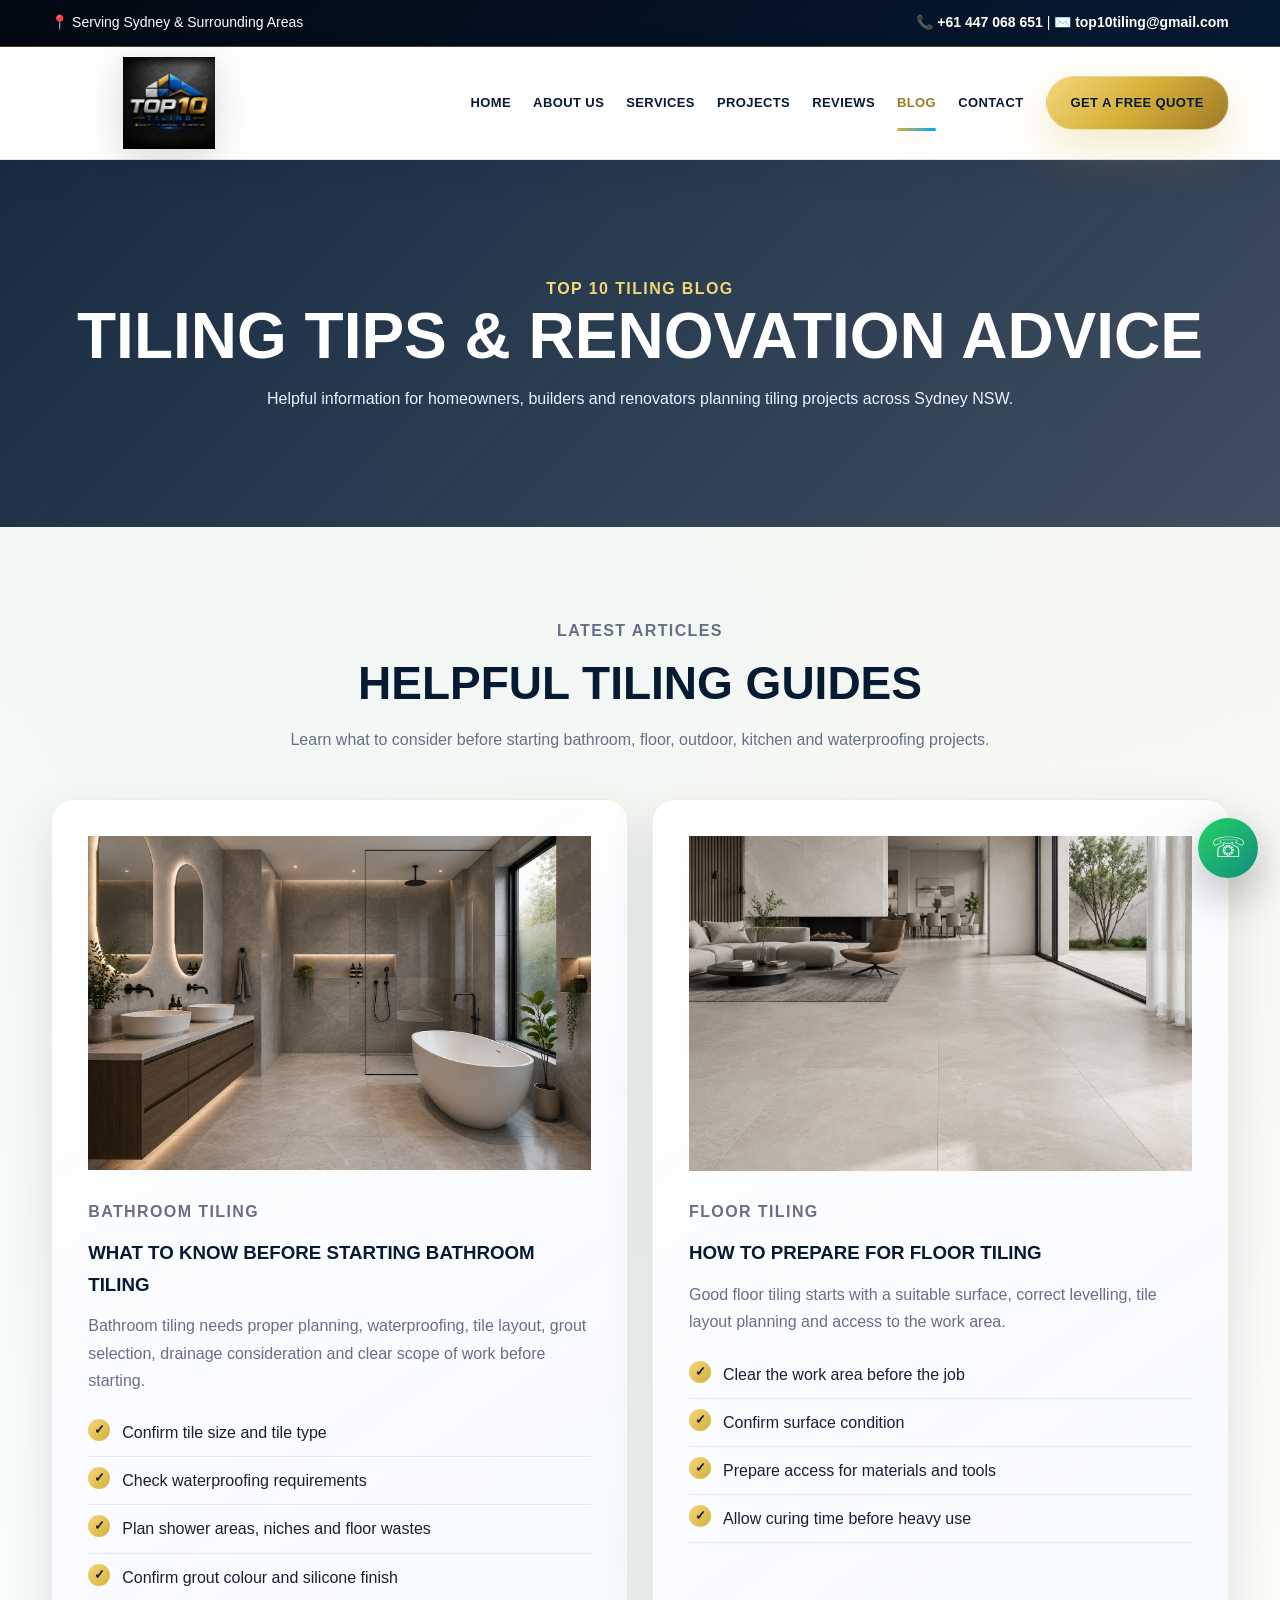
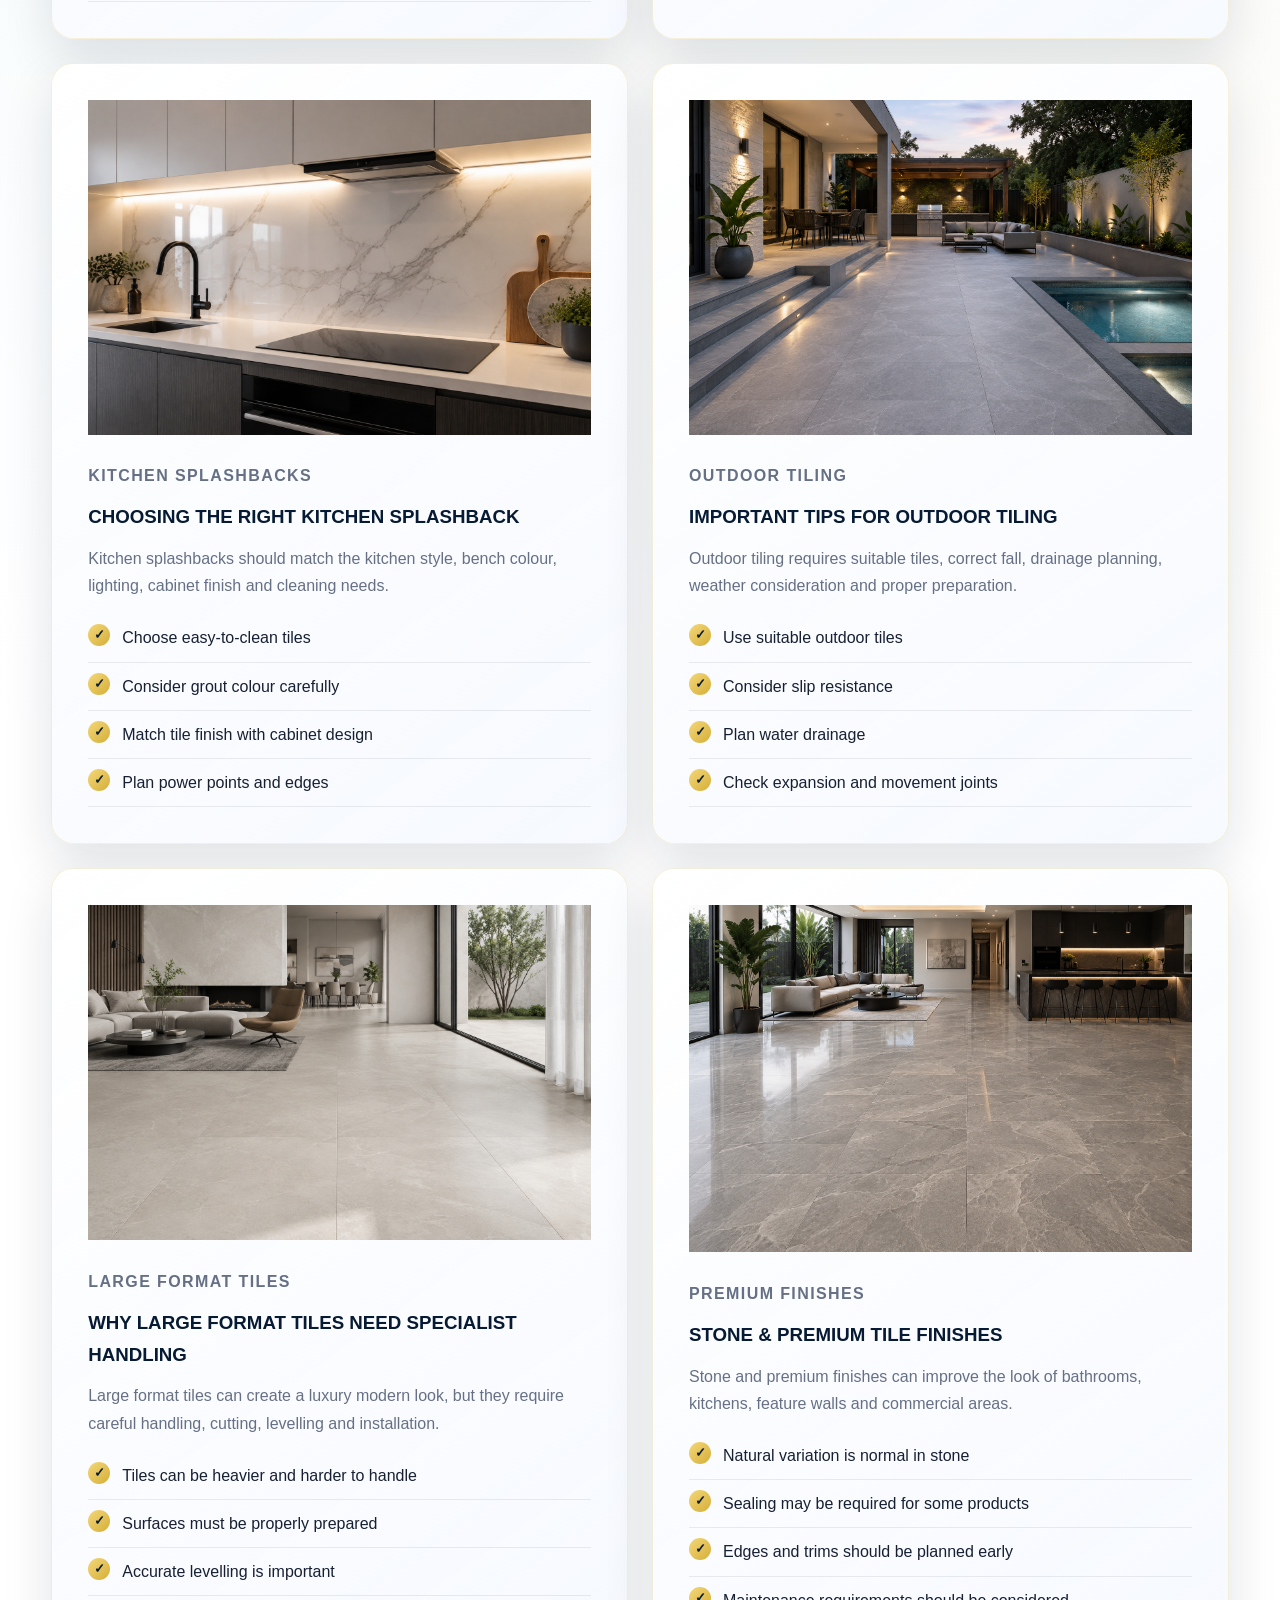
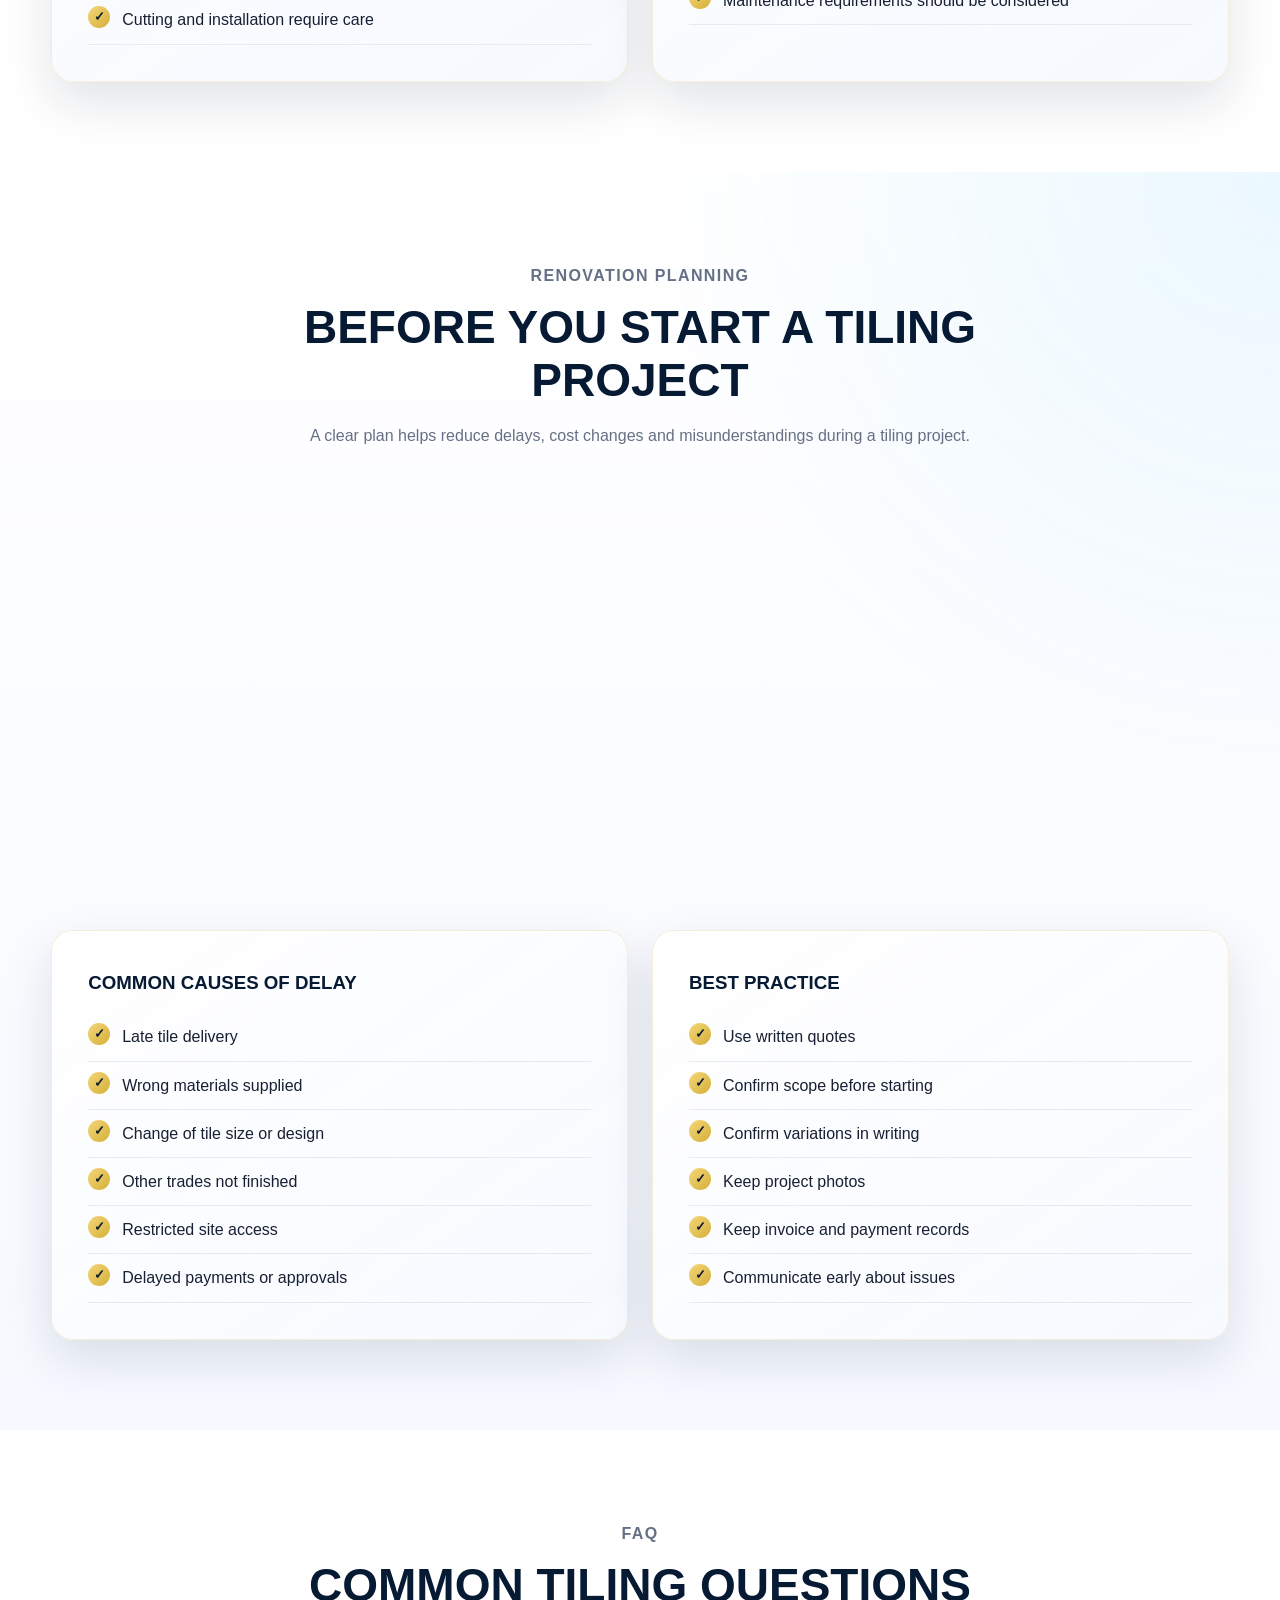
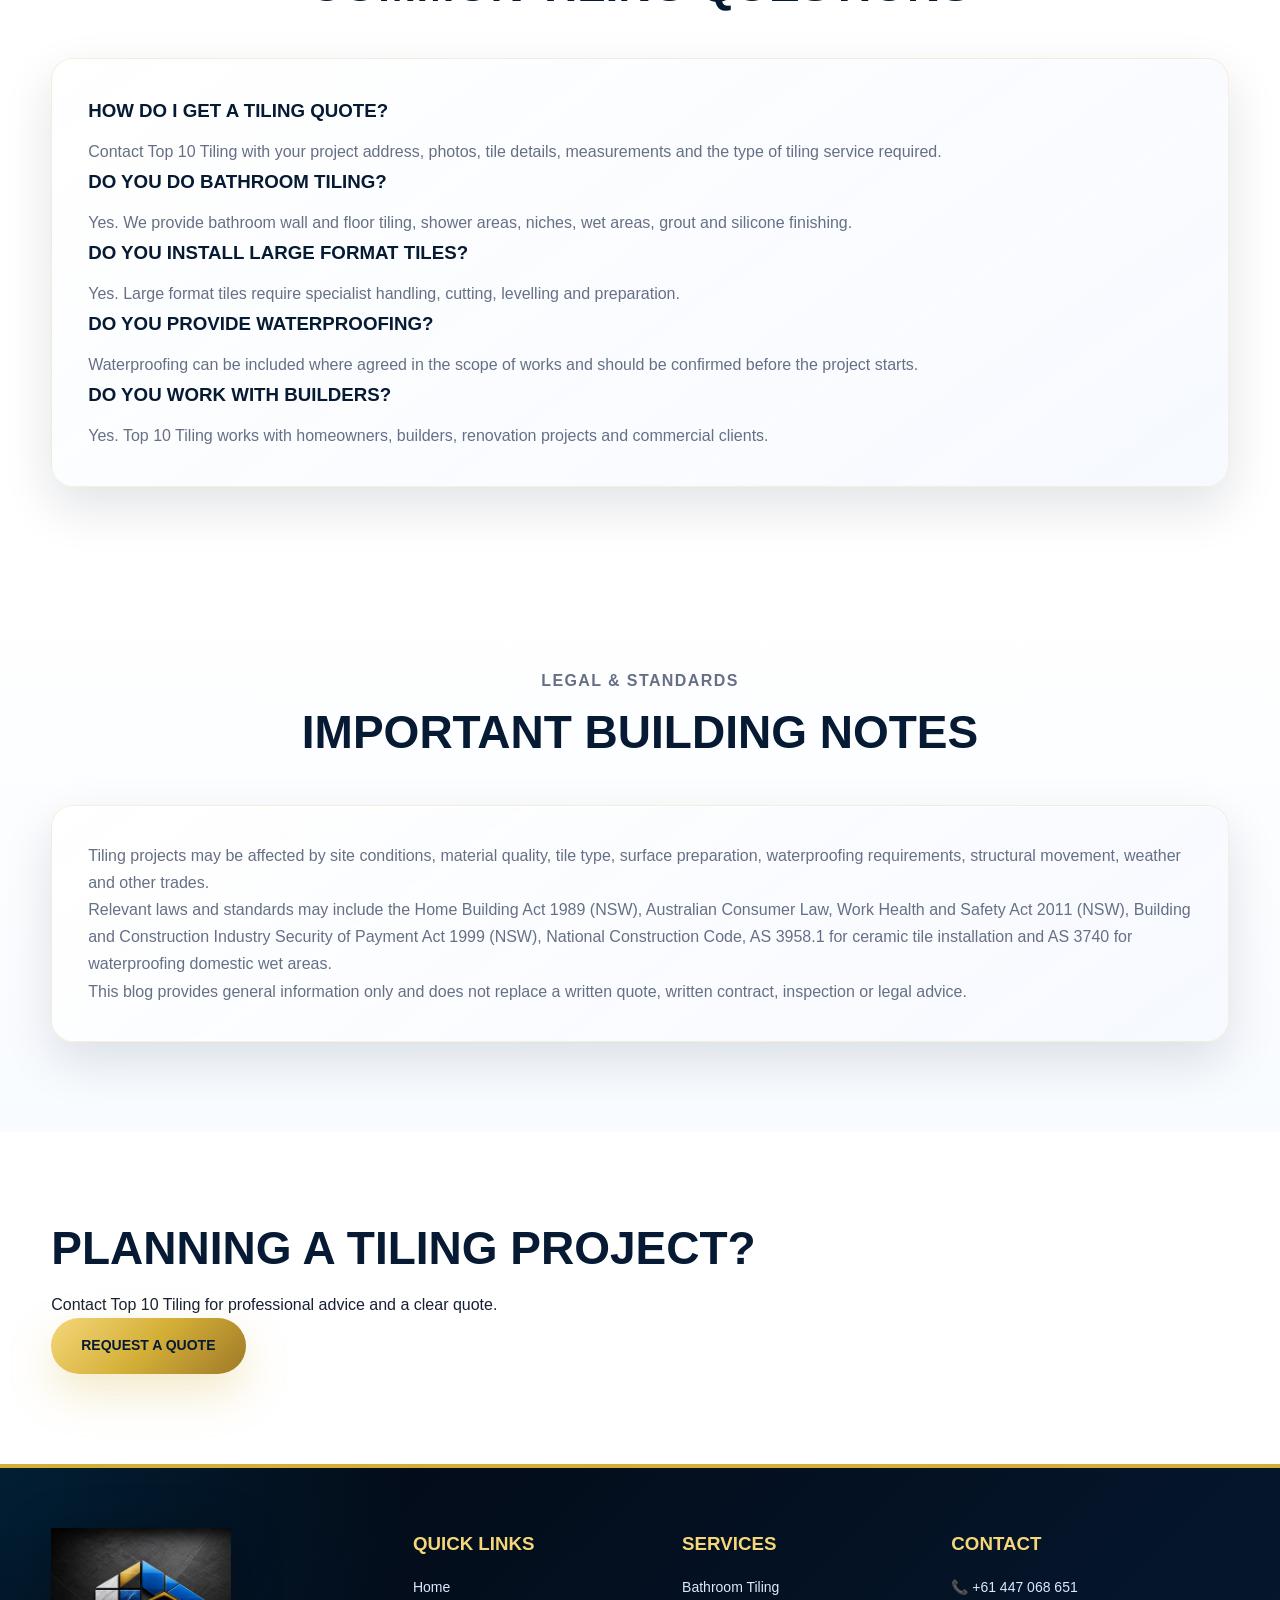
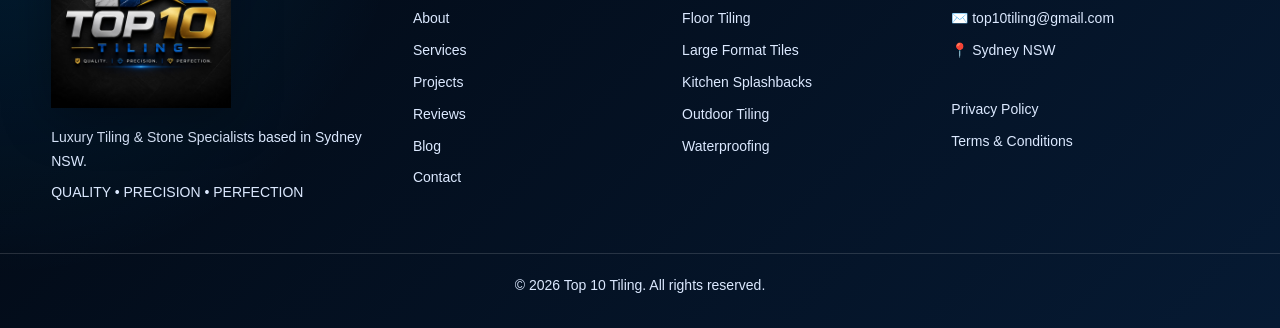
==== commit 5c892c94: "Add files via upload" ====
--- a/blog.html
+++ b/blog.html
@@ -32,7 +32,7 @@
     <p>📍 Serving Sydney & Surrounding Areas</p>
 
     <p>
-      📞 <a href="tel:+61403945324">+61 403 945 324</a>
+      📞 <a href="tel:+61403945324"> +61 447 068 651</a>
       |
       ✉️ <a href="mailto:top10tiling@gmail.com">top10tiling@gmail.com</a>
     </p>
--- a/css/style.css
+++ b/css/style.css
@@ -33,9 +33,7 @@
   box-sizing: border-box;
 }
 
-html {
-  scroll-behavior: smooth;
-}
+html { scroll-behavior: smooth; }
 
 body {
   font-family: Arial, Helvetica, sans-serif;
@@ -76,9 +74,7 @@
   border-radius: var(--radius-sm);
 }
 
-.skip-link:focus {
-  left: 10px;
-}
+.skip-link:focus { left: 10px; }
 
 /* TOP BAR */
 .topbar {
@@ -101,9 +97,7 @@
   font-weight: 700;
 }
 
-.topbar a:hover {
-  color: var(--gold-light);
-}
+.topbar a:hover { color: var(--gold-light); }
 
 /* HEADER */
 .site-header {
@@ -130,6 +124,7 @@
   height: 92px;
   display: flex;
   align-items: center;
+  flex-shrink: 0;
 }
 
 .brand img {
@@ -188,10 +183,9 @@
   transform: translateY(-2px);
 }
 
-.quote-btn::after {
-  display: none;
-}
-
+.quote-btn::after { display: none; }
+
+/* MOBILE OPEN BUTTON */
 .menu-toggle {
   display: none;
   border: none;
@@ -202,6 +196,11 @@
   border-radius: 14px;
   cursor: pointer;
   box-shadow: 0 14px 35px rgba(6, 26, 51, 0.2);
+}
+
+/* MOBILE CLOSE BUTTON */
+.menu-close-btn {
+  display: none;
 }
 
 /* HERO */
@@ -269,7 +268,7 @@
   text-shadow: 0 12px 30px rgba(0, 0, 0, 0.45);
 }
 
-.hero h1 span{
+.hero h1 span {
   background:
     linear-gradient(
       135deg,
@@ -279,18 +278,10 @@
       #fff2b3 70%,
       #ffffff 100%
     );
-
-  -webkit-background-clip:text;
-  -webkit-text-fill-color:transparent;
-
-  background-clip:text;
-  color:transparent;
-
-  text-shadow:
-    0 4px 18px rgba(212,175,55,0.25);
-
-  filter:
-    drop-shadow(0 3px 12px rgba(212,175,55,0.18));
+  -webkit-background-clip: text;
+  -webkit-text-fill-color: transparent;
+  background-clip: text;
+  color: transparent;
 }
 
 .hero p {
@@ -322,9 +313,7 @@
   text-align: center;
 }
 
-.btn:hover {
-  transform: translateY(-4px);
-}
+.btn:hover { transform: translateY(-4px); }
 
 .primary,
 .gold-btn {
@@ -400,9 +389,7 @@
   color: var(--blue-dark);
 }
 
-.trust-grid small {
-  color: var(--muted);
-}
+.trust-grid small { color: var(--muted); }
 
 /* GENERAL SECTIONS */
 .section {
@@ -775,153 +762,82 @@
 /* DARK SECTIONS */
 .dark-section {
   background:
-    radial-gradient(circle at top left, rgba(0, 168, 255, 0.22), transparent 30%),
-    linear-gradient(135deg, #020812, var(--blue-dark));
+    radial-gradient(circle at bottom right, rgba(212, 175, 55, 0.20), transparent 30%),
+    radial-gradient(circle at top left, rgba(0, 168, 255, 0.20), transparent 28%),
+    linear-gradient(135deg, #020812, #061a33, #04152b) !important;
   color: var(--white);
   overflow: hidden;
 }
 
-.dark-section::before {
-  content: "";
-  position: absolute;
-  width: 420px;
-  height: 420px;
-  right: -160px;
-  bottom: -160px;
-  background: radial-gradient(circle, rgba(212, 175, 55, 0.32), transparent 70%);
-}
-
-/* FIX PROJECT PROCESS SECTION */
-
-.process-grid{
-  display:flex !important;
-  flex-wrap:wrap;
-  justify-content:center;
-  gap:30px;
-  margin-top:60px;
-}
-
-.process-grid > div:first-child{
-  width:100%;
-  max-width:100%;
-  text-align:center;
-  margin-bottom:20px;
-}
-
-.process-grid > div:first-child h2{
-  color:#ffffff !important;
-  font-size:clamp(38px,5vw,60px);
-  text-transform:uppercase;
-  margin-top:10px;
-  margin-bottom:18px;
-}
-
-.process-grid > div:first-child p{
-  color:#dbe8ff !important;
-  max-width:700px;
-  margin:auto;
-  font-size:18px;
-}
-
-.process-card{
-  width:340px;
-  min-height:320px;
-
-  background:
-    linear-gradient(
-      145deg,
-      rgba(255,255,255,0.98),
-      rgba(248,251,255,0.95)
-    ) !important;
-
-  border-radius:30px !important;
-
-  padding:40px 34px !important;
-
-  border:1px solid rgba(212,175,55,0.28);
-
+/* PROCESS SECTION */
+.process-grid {
+  display: flex !important;
+  flex-wrap: wrap;
+  justify-content: center;
+  gap: 30px;
+  margin-top: 60px;
+}
+
+.process-grid > div:first-child {
+  width: 100%;
+  max-width: 100%;
+  text-align: center;
+  margin-bottom: 20px;
+}
+
+.process-grid > div:first-child h2 {
+  color: var(--white) !important;
+  font-size: clamp(38px, 5vw, 60px);
+  text-transform: uppercase;
+  margin-top: 10px;
+  margin-bottom: 18px;
+}
+
+.process-grid > div:first-child p {
+  color: #dbe8ff !important;
+  max-width: 700px;
+  margin: auto;
+  font-size: 18px;
+}
+
+.process-card {
+  width: 340px;
+  min-height: 320px;
+  background: linear-gradient(145deg, rgba(255,255,255,0.98), rgba(248,251,255,0.95)) !important;
+  border-radius: 30px !important;
+  padding: 40px 34px !important;
+  border: 1px solid rgba(212,175,55,0.28);
   box-shadow:
     0 30px 80px rgba(0,0,0,0.25),
     0 12px 35px rgba(212,175,55,0.12);
-
-  transition:0.35s ease;
-}
-
-.process-card:hover{
-  transform:
-    translateY(-10px)
-    scale(1.02);
-}
-
-.process-card strong{
-  display:block;
-  color:#d4af37 !important;
-  font-size:52px !important;
-  margin-bottom:28px;
-  line-height:1;
-}
-
-.process-card h3{
-  color:#061a33 !important;
-  font-size:26px !important;
-  text-transform:uppercase;
-  margin-bottom:18px;
-}
-
-.process-card p{
-  color:#172033 !important;
-  font-size:16px !important;
-  line-height:1.9;
-}
-
-.dark-section{
-  background:
-    radial-gradient(
-      circle at bottom right,
-      rgba(212,175,55,0.20),
-      transparent 30%
-    ),
-
-    radial-gradient(
-      circle at top left,
-      rgba(0,168,255,0.20),
-      transparent 28%
-    ),
-
-    linear-gradient(
-      135deg,
-      #020812,
-      #061a33,
-      #04152b
-    ) !important;
-}
-
-/* RESPONSIVE */
-
-@media(max-width:1100px){
-
-  .process-card{
-    width:46%;
-  }
-}
-
-@media(max-width:700px){
-
-  .process-grid{
-    flex-direction:column;
-    align-items:center;
-  }
-
-  .process-card{
-    width:100%;
-    max-width:100%;
-    min-height:auto;
-  }
-
-  .process-grid > div:first-child h2{
-    font-size:36px;
-  }
-}
+  transition: 0.35s ease;
+}
+
+.process-card:hover {
+  transform: translateY(-10px) scale(1.02);
+}
+
+.process-card strong {
+  display: block;
+  color: var(--gold) !important;
+  font-size: 52px !important;
+  margin-bottom: 28px;
+  line-height: 1;
+}
+
+.process-card h3 {
+  color: var(--blue-dark) !important;
+  font-size: 26px !important;
+  text-transform: uppercase;
+  margin-bottom: 18px;
+}
+
+.process-card p {
+  color: var(--text) !important;
+  font-size: 16px !important;
+  line-height: 1.9;
+}
+
 /* INNER PAGES */
 .page-hero {
   background:
@@ -934,26 +850,6 @@
   overflow: hidden;
 }
 
-.page-hero::before {
-  content: "";
-  position: absolute;
-  width: 420px;
-  height: 420px;
-  left: -170px;
-  top: -170px;
-  background: radial-gradient(circle, rgba(0, 168, 255, 0.34), transparent 70%);
-}
-
-.page-hero::after {
-  content: "";
-  position: absolute;
-  width: 420px;
-  height: 420px;
-  right: -160px;
-  bottom: -180px;
-  background: radial-gradient(circle, rgba(212, 175, 55, 0.34), transparent 70%);
-}
-
 .page-hero .container {
   position: relative;
   z-index: 2;
@@ -1003,9 +899,7 @@
   grid-column: 1 / -1;
 }
 
-.full {
-  grid-column: 1 / -1;
-}
+.full { grid-column: 1 / -1; }
 
 .checkbox-label {
   display: flex;
@@ -1056,9 +950,7 @@
   font-size: 14px;
 }
 
-.site-footer a:hover {
-  color: var(--gold-light);
-}
+.site-footer a:hover { color: var(--gold-light); }
 
 .copyright {
   text-align: center;
@@ -1103,25 +995,15 @@
     font-size: 12px;
   }
 
-  .service-grid {
-    grid-template-columns: repeat(3, 1fr);
-  }
-
-  .intro-grid {
-    grid-template-columns: repeat(2, 1fr);
-  }
-
-  .intro-text {
-    grid-column: 1 / -1;
-  }
-
-  .process-grid {
-    grid-template-columns: 1fr 1fr;
-  }
-
-  .about-luxury-gallery {
-    grid-template-columns: repeat(2, 1fr);
-  }
+  .service-grid { grid-template-columns: repeat(3, 1fr); }
+
+  .intro-grid { grid-template-columns: repeat(2, 1fr); }
+
+  .intro-text { grid-column: 1 / -1; }
+
+  .process-card { width: 46%; }
+
+  .about-luxury-gallery { grid-template-columns: repeat(2, 1fr); }
 }
 
 @media (max-width: 900px) {
@@ -1133,18 +1015,14 @@
     grid-template-columns: 1fr;
   }
 
-  .trust-grid {
-    grid-template-columns: repeat(2, 1fr);
-  }
+  .trust-grid { grid-template-columns: repeat(2, 1fr); }
 
   .cta-box {
     flex-direction: column;
     text-align: center;
   }
 
-  .about-image img {
-    height: 300px;
-  }
+  .about-image img { height: 300px; }
 }
 
 @media (max-width: 760px) {
@@ -1164,7 +1042,9 @@
   }
 
   .menu-toggle {
-    display: block;
+    display: flex;
+    align-items: center;
+    justify-content: center;
   }
 
   .main-nav {
@@ -1173,22 +1053,62 @@
     top: 86px;
     left: 4%;
     right: 4%;
-    background: rgba(255, 255, 255, 0.98);
+    background: rgba(255, 255, 255, 0.98) !important;
     backdrop-filter: blur(16px);
     flex-direction: column;
     align-items: flex-start;
-    padding: 24px;
+    gap: 18px;
+    padding: 26px;
     border: 1px solid var(--line);
-    border-radius: 20px;
-    box-shadow: var(--shadow);
+    border-radius: 24px;
+    box-shadow: 0 30px 80px rgba(6, 26, 51, 0.25);
+    z-index: 9999;
   }
 
   .main-nav.show {
     display: flex;
   }
 
+  .main-nav a {
+    color: var(--blue-dark) !important;
+    font-size: 15px !important;
+    font-weight: 900 !important;
+  }
+
+  .main-nav a:hover,
+  .main-nav .active {
+    color: var(--gold-dark) !important;
+  }
+
   .main-nav .active::after {
     display: none;
+  }
+
+  .main-nav .quote-btn {
+    width: 100%;
+    justify-content: center;
+    text-align: center;
+  }
+
+  .menu-close-btn {
+    display: flex;
+    align-items: center;
+    justify-content: center;
+    width: 58px;
+    height: 58px;
+    border: none;
+    border-radius: 18px;
+    background: var(--blue) !important;
+    color: var(--white) !important;
+    font-size: 34px;
+    font-weight: 900;
+    margin-top: 10px;
+    box-shadow: 0 18px 40px rgba(11, 94, 215, 0.35);
+    cursor: pointer;
+  }
+
+  .menu-close-btn:hover {
+    background: var(--blue-dark) !important;
   }
 
   .hero {
@@ -1202,51 +1122,43 @@
     padding: 75px 0;
   }
 
-  .hero h1 {
-    font-size: 44px;
-  }
-
-  .hero p {
-    font-size: 17px;
-  }
-
-  .hero-actions {
-    flex-direction: column;
-  }
-
-  .btn {
-    width: 100%;
-  }
+  .hero h1 { font-size: 44px; }
+
+  .hero p { font-size: 17px; }
+
+  .hero-actions { flex-direction: column; }
+
+  .btn { width: 100%; }
 
   .trust-grid,
   .service-grid,
   .intro-grid,
-  .process-grid,
   .form-grid,
   .about-luxury-gallery,
   .about-stats {
     grid-template-columns: 1fr;
   }
 
-  .section {
-    padding: 65px 0;
-  }
-
-  .content-card {
-    padding: 26px;
-  }
-
-  .cta-box {
-    padding: 34px 24px;
-  }
-
-  .page-hero {
-    padding: 85px 0;
-  }
-
-  .luxury-tile-card img {
-    height: 230px;
-  }
+  .process-grid {
+    flex-direction: column;
+    align-items: center;
+  }
+
+  .process-card {
+    width: 100%;
+    max-width: 100%;
+    min-height: auto;
+  }
+
+  .section { padding: 65px 0; }
+
+  .content-card { padding: 26px; }
+
+  .cta-box { padding: 34px 24px; }
+
+  .page-hero { padding: 85px 0; }
+
+  .luxury-tile-card img { height: 230px; }
 
   .whatsapp {
     width: 54px;
@@ -1262,13 +1174,9 @@
     height: 55px;
   }
 
-  .hero h1 {
-    font-size: 38px;
-  }
-
-  .page-hero h1 {
-    font-size: 34px;
-  }
+  .hero h1 { font-size: 38px; }
+
+  .page-hero h1 { font-size: 34px; }
 
   .section-heading h2,
   .intro-text h2,
@@ -1278,11 +1186,7 @@
     font-size: 28px;
   }
 
-  .topbar {
-    font-size: 13px;
-  }
-
-  .about-image img {
-    height: 240px;
-  }
+  .topbar { font-size: 13px; }
+
+  .about-image img { height: 240px; }
 }
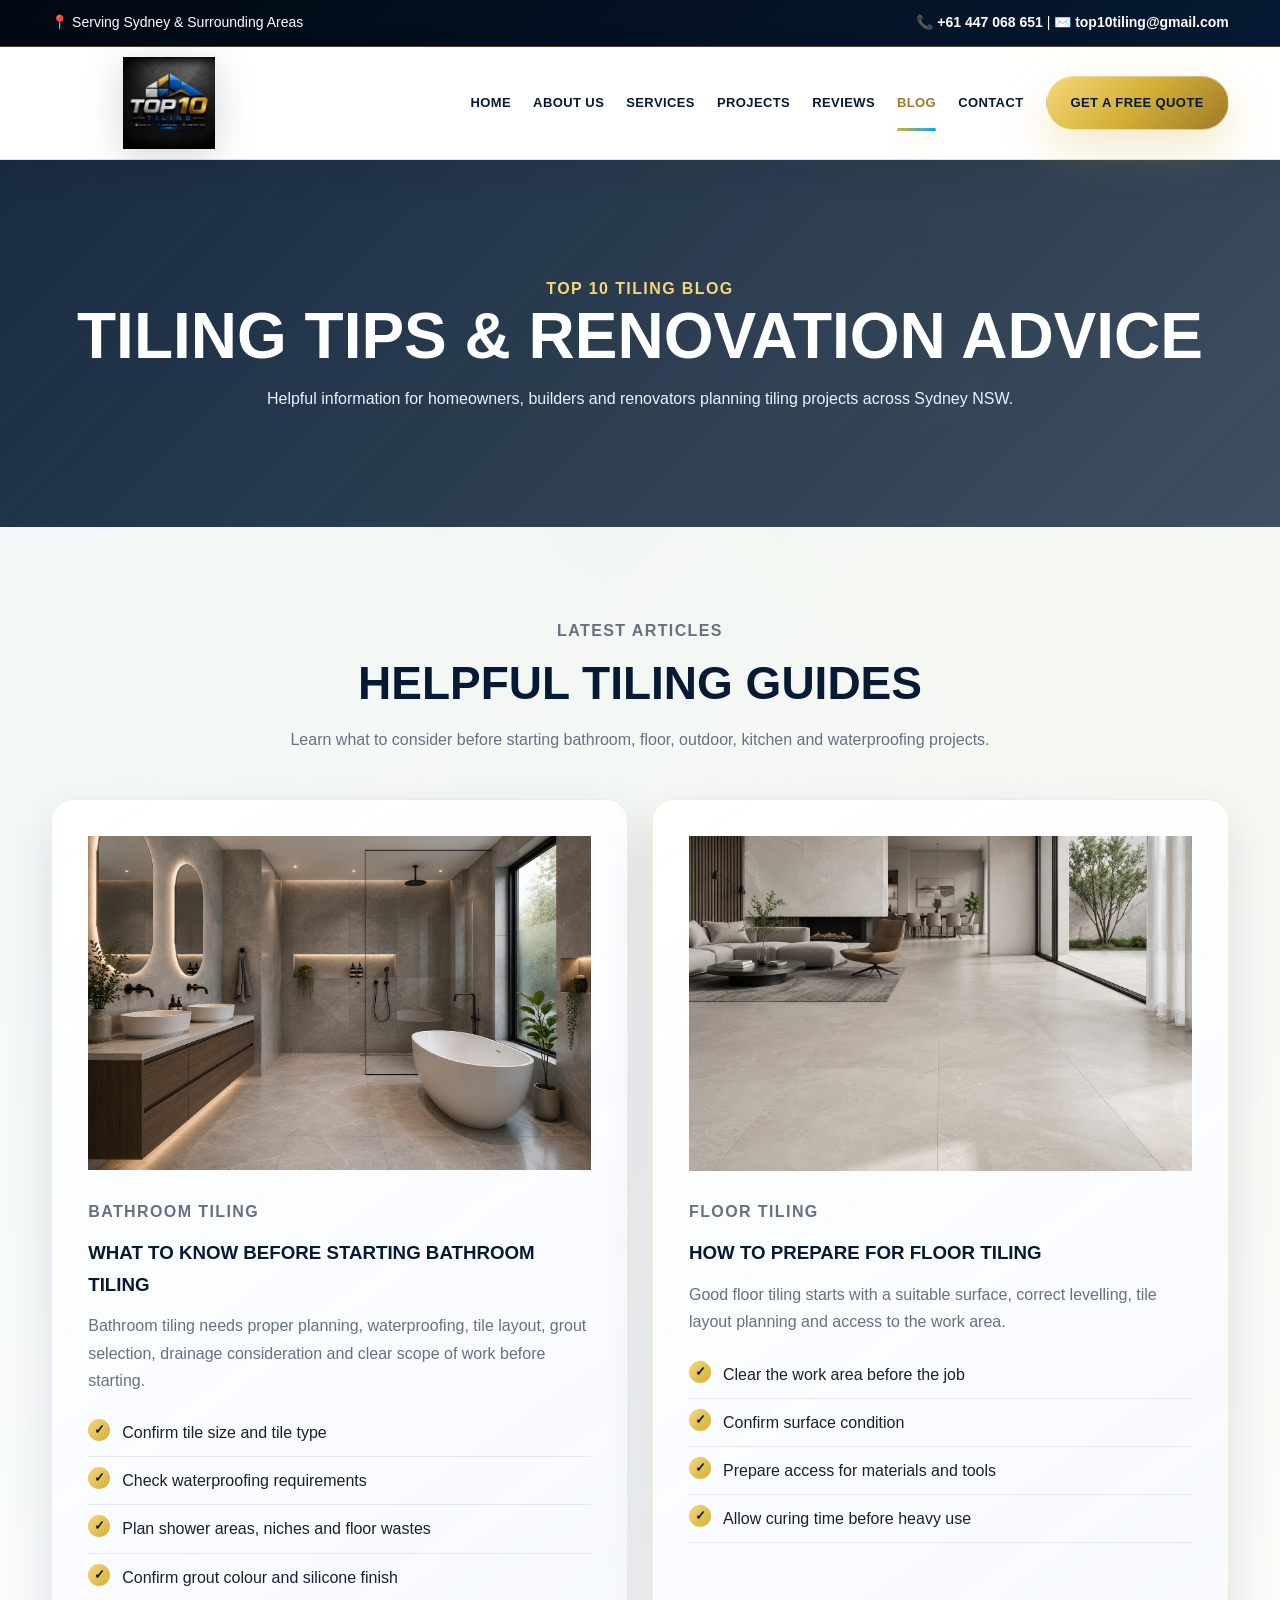
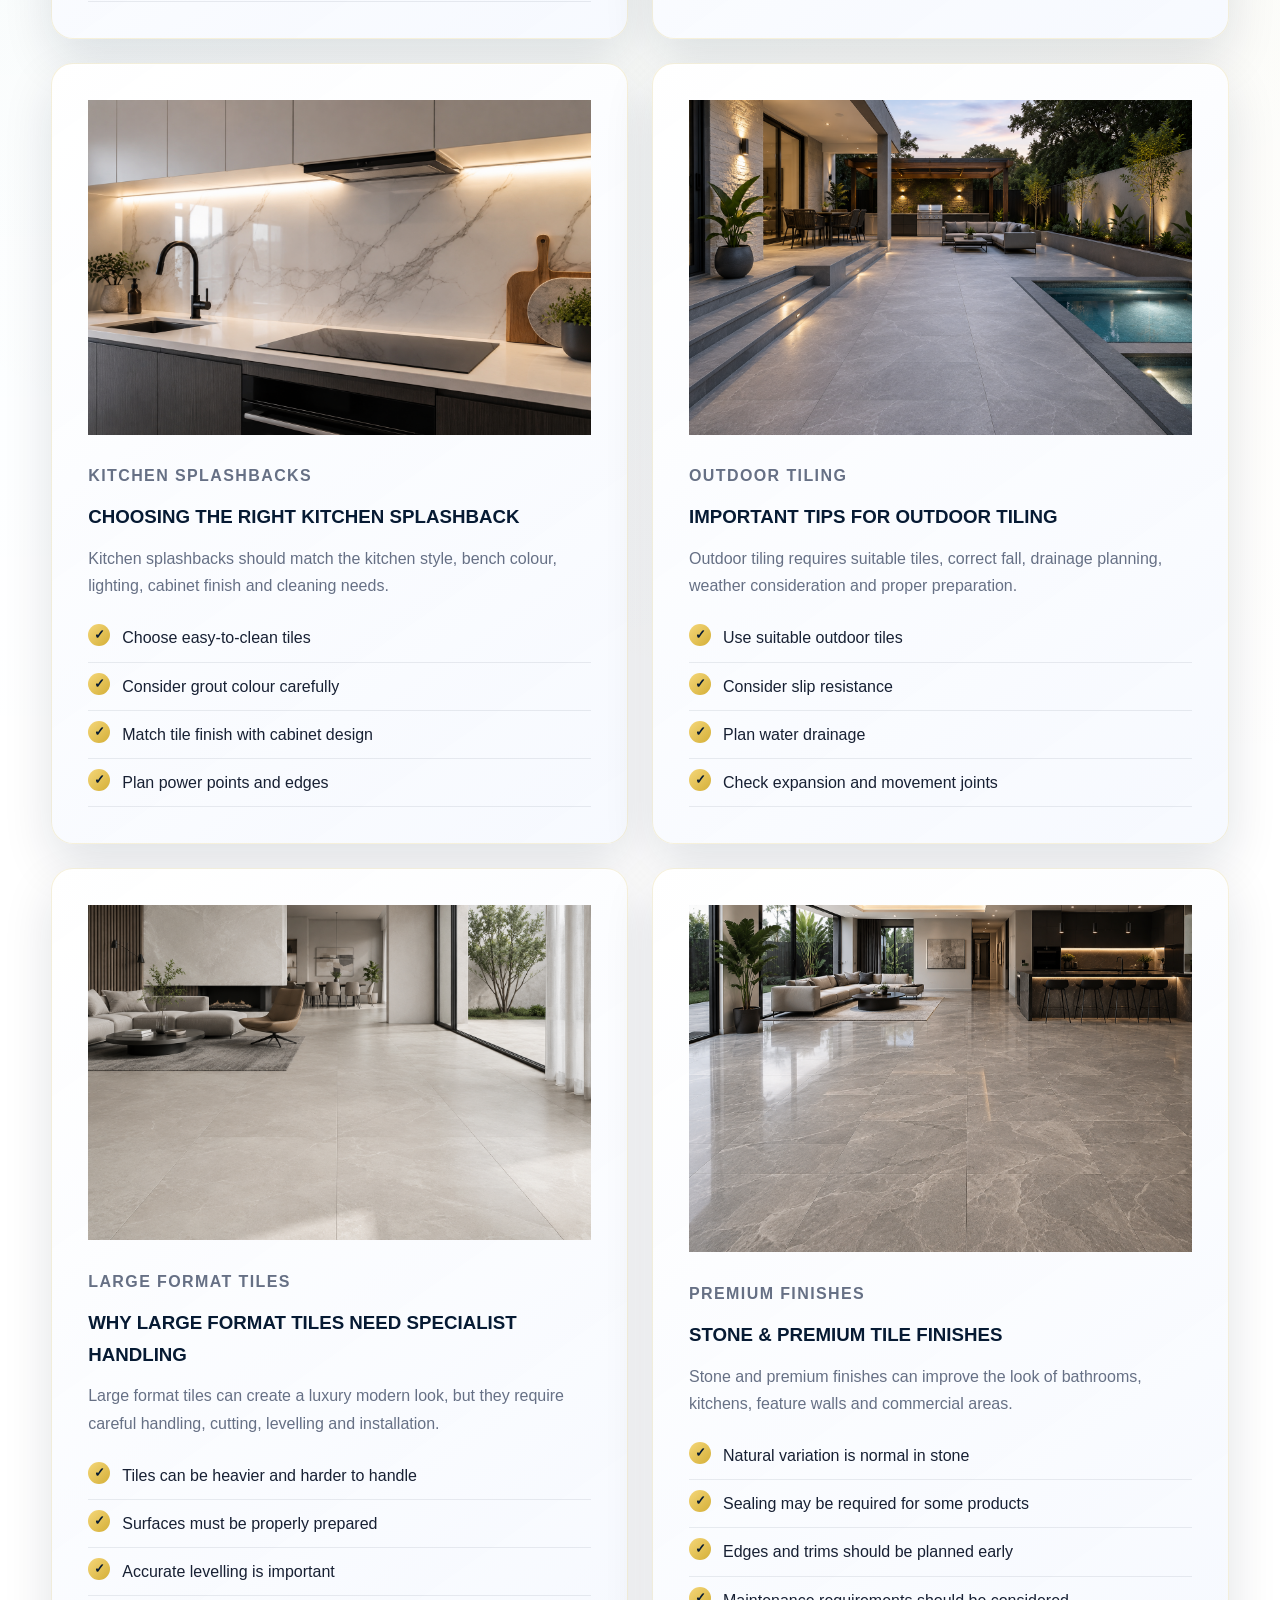
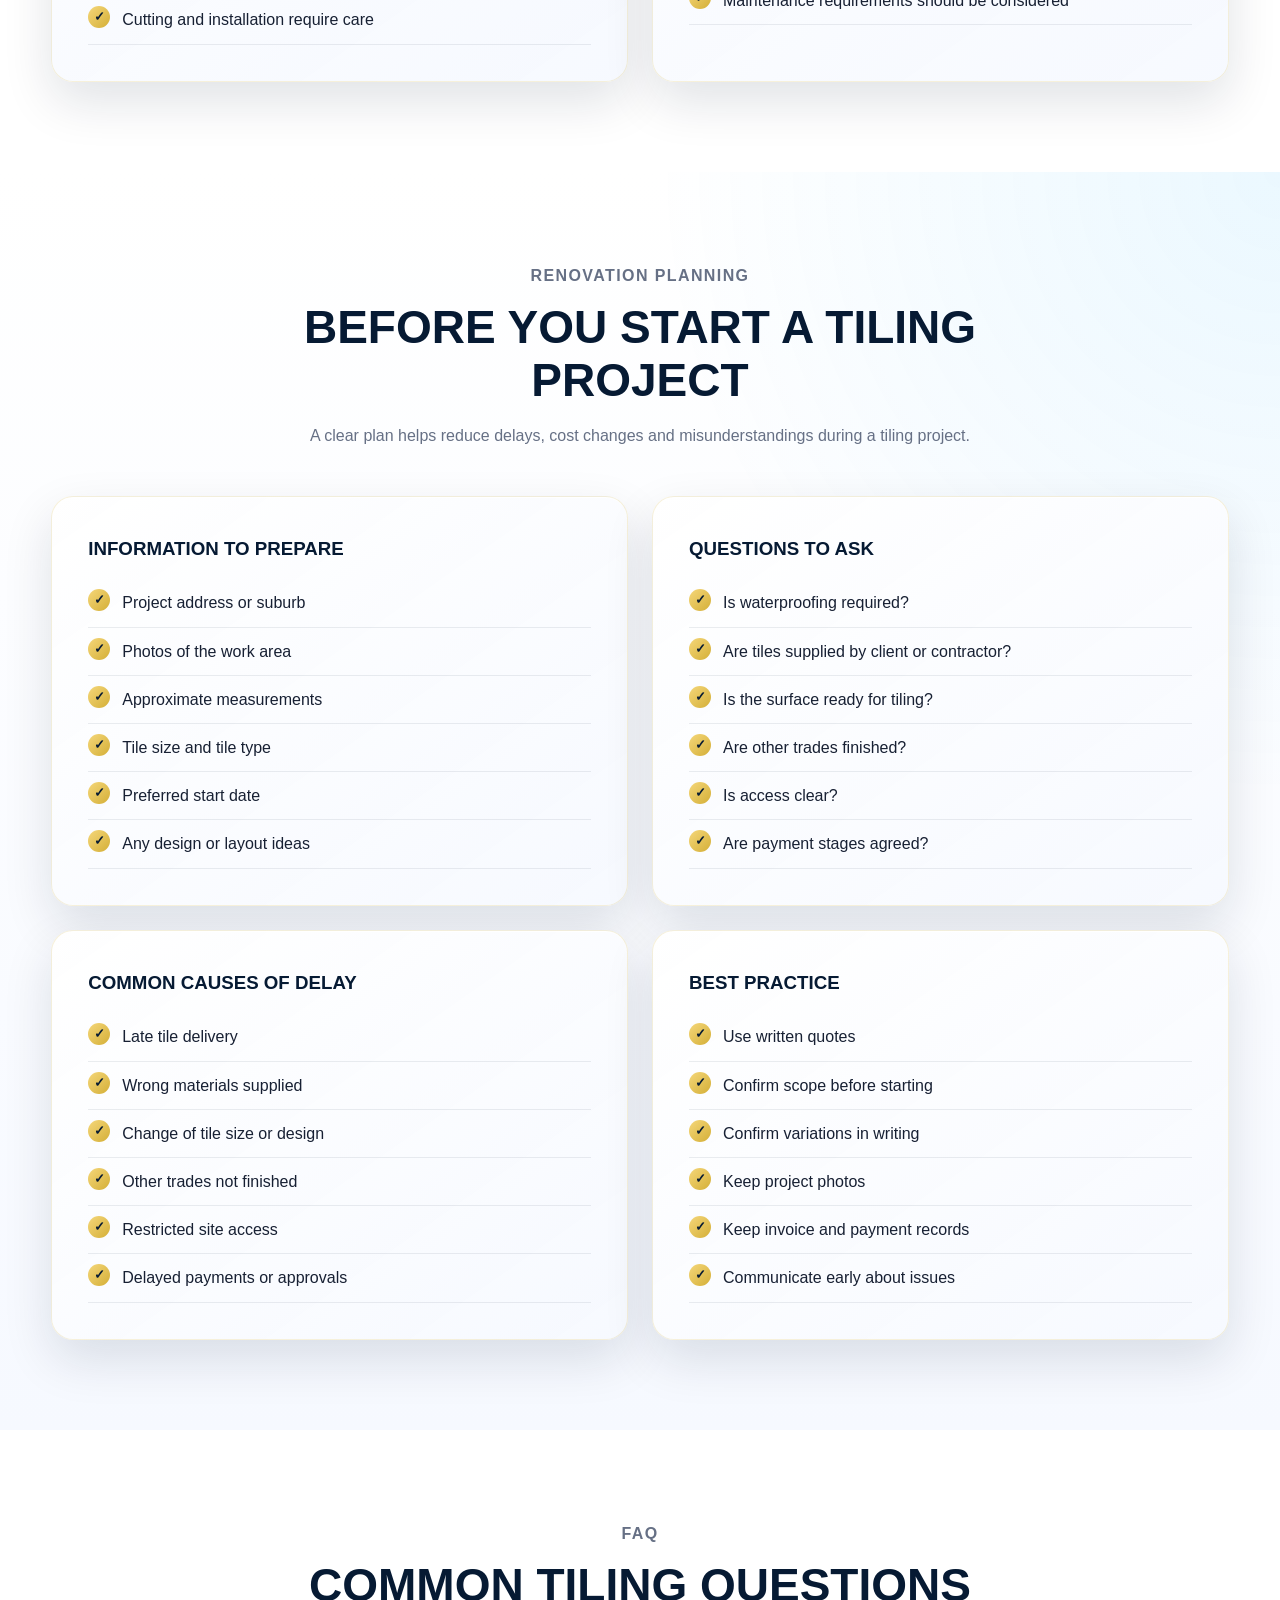
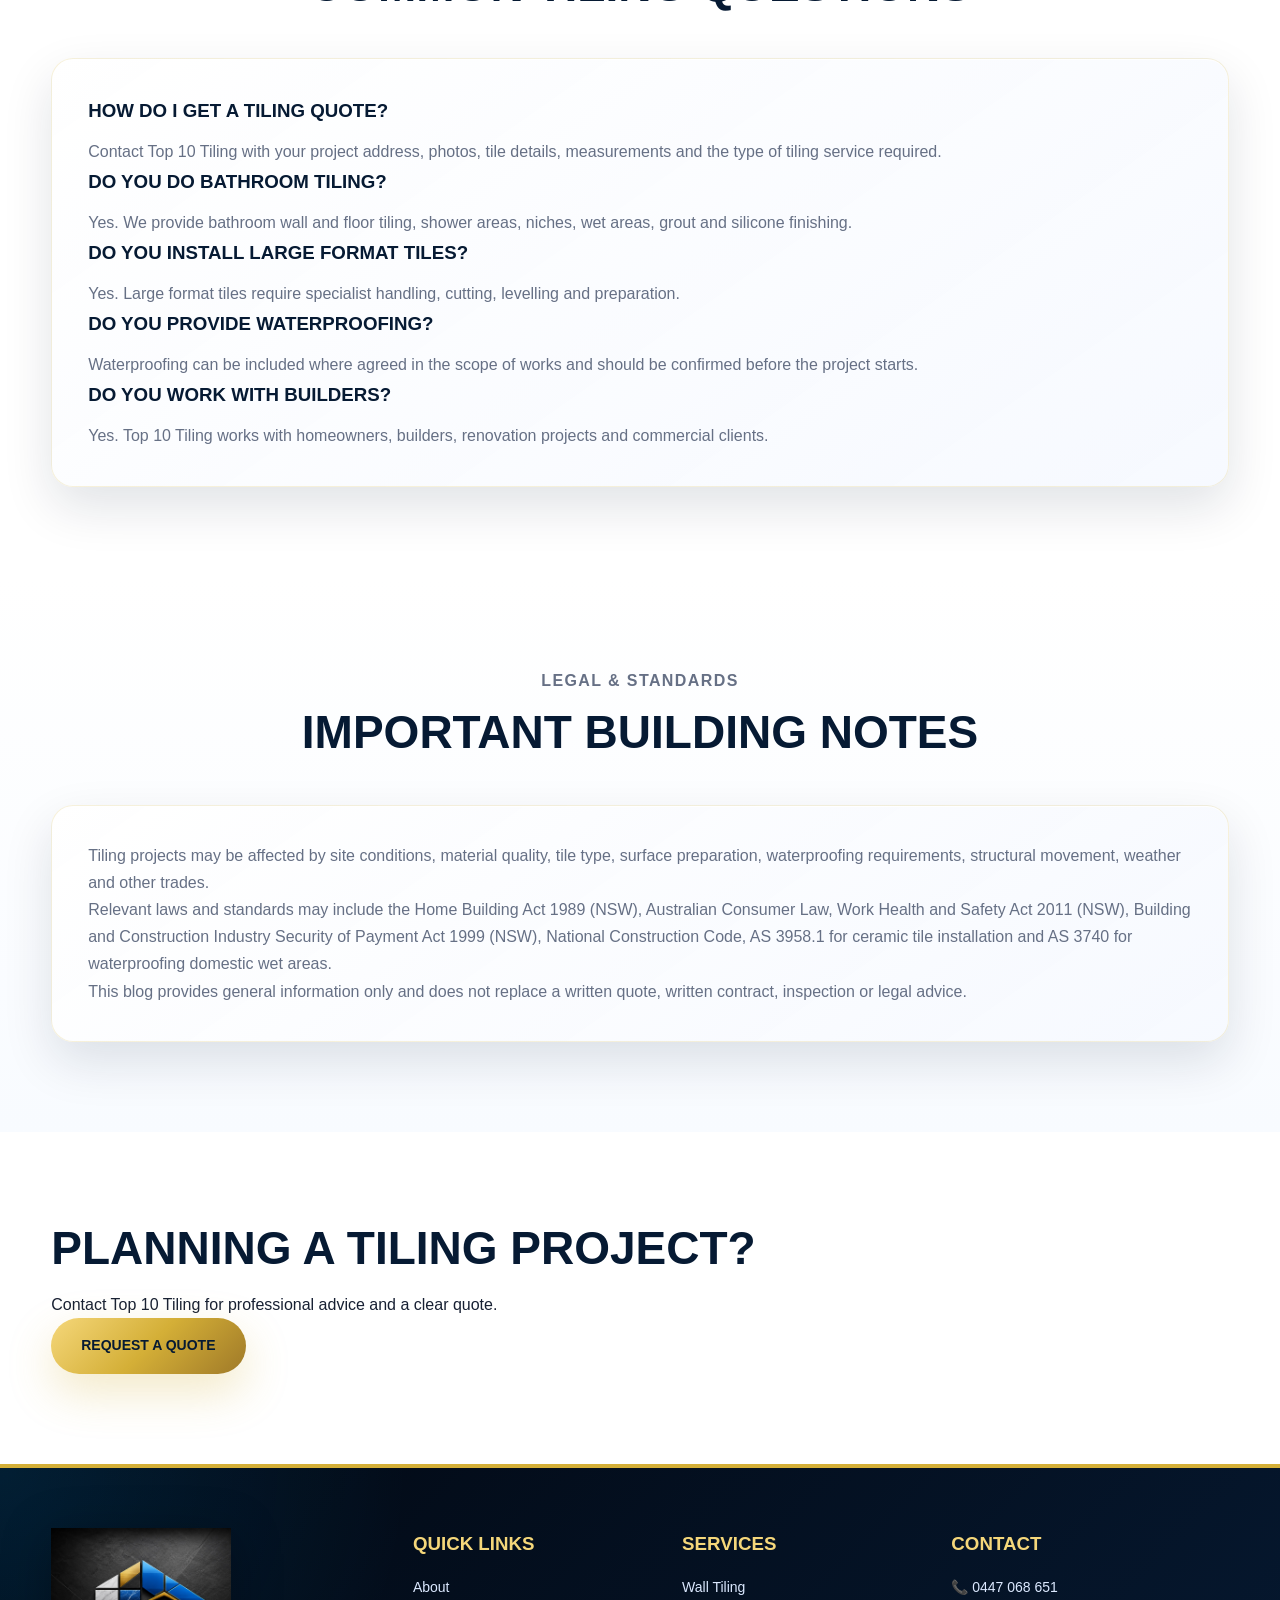
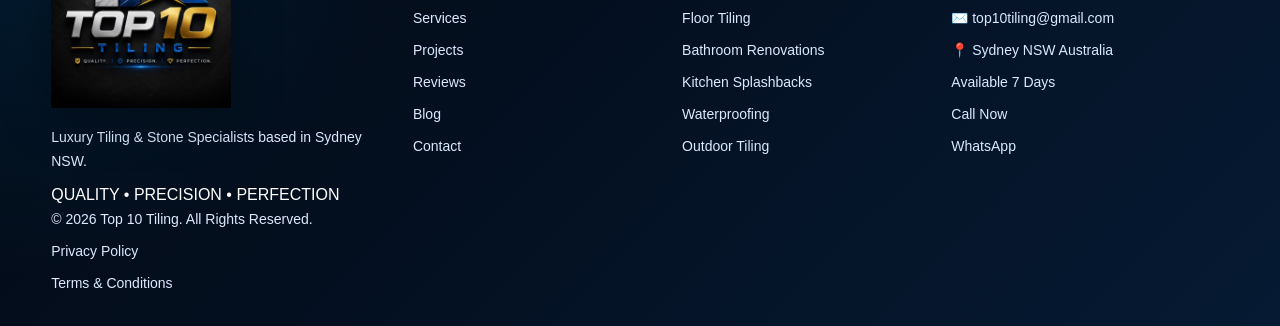
==== commit ad8ef397: "Add files via upload" ====
--- a/blog.html
+++ b/blog.html
@@ -388,63 +388,128 @@
   </section>
 
 </main>
-
+<!-- FOOTER -->
 <footer class="site-footer">
+
+  <div class="footer-overlay"></div>
+
   <div class="container footer-grid">
 
-    <div>
-      <img class="footer-logo" src="image/logo.png" alt="Top 10 Tiling logo">
-      <p>Luxury Tiling & Stone Specialists based in Sydney NSW.</p>
-      <p>QUALITY • PRECISION • PERFECTION</p>
-    </div>
-
-    <div>
+    <!-- FOOTER BRAND -->
+    <div class="footer-brand">
+
+      <img
+        src="image/logo.png"
+        alt="Top 10 Tiling Sydney Logo"
+        class="footer-logo"
+      >
+
+      <p class="footer-description">
+        Luxury Tiling & Stone Specialists based in Sydney NSW.
+      </p>
+
+      <div class="footer-tagline">
+        <span>QUALITY</span>
+        <span>•</span>
+        <span>PRECISION</span>
+        <span>•</span>
+        <span>PERFECTION</span>
+      </div>
+
+    </div>
+
+    <!-- QUICK LINKS -->
+    <div class="footer-column">
+
       <h3>Quick Links</h3>
-      <a href="index.html">Home</a>
+
       <a href="about.html">About</a>
       <a href="services.html">Services</a>
       <a href="projects.html">Projects</a>
       <a href="reviews.html">Reviews</a>
       <a href="blog.html">Blog</a>
       <a href="contact.html">Contact</a>
-    </div>
-
-    <div>
+
+    </div>
+
+    <!-- SERVICES -->
+    <div class="footer-column">
+
       <h3>Services</h3>
-      <a href="services.html">Bathroom Tiling</a>
-      <a href="services.html">Floor Tiling</a>
-      <a href="services.html">Large Format Tiles</a>
-      <a href="services.html">Kitchen Splashbacks</a>
-      <a href="services.html">Outdoor Tiling</a>
-      <a href="services.html">Waterproofing</a>
-    </div>
-
-    <div>
+
+      <p>Wall Tiling</p>
+      <p>Floor Tiling</p>
+      <p>Bathroom Renovations</p>
+      <p>Kitchen Splashbacks</p>
+      <p>Waterproofing</p>
+      <p>Outdoor Tiling</p>
+
+    </div>
+
+    <!-- CONTACT -->
+    <div class="footer-column">
+
       <h3>Contact</h3>
-      <p>📞 +61 447 068 651</p>
+
+      <p>📞 0447 068 651</p>
+
       <p>✉️ top10tiling@gmail.com</p>
-      <p>📍 Sydney NSW</p>
-      <br>
-      <a href="privacy.html">Privacy Policy</a>
-      <a href="terms.html">Terms & Conditions</a>
+
+      <p>📍 Sydney NSW Australia</p>
+
+      <p>Available 7 Days</p>
+
+      <div class="footer-buttons">
+
+        <a
+          href="tel:+61447068651"
+          class="footer-call-btn"
+        >
+          Call Now
+        </a>
+
+        <a
+          href="https://wa.me/61447068651"
+          target="_blank"
+          class="footer-whatsapp-btn"
+        >
+          WhatsApp
+        </a>
+
+      </div>
+
     </div>
 
   </div>
 
-  <p class="copyright">
-    © 2026 Top 10 Tiling. All rights reserved.
-  </p>
+  <!-- BOTTOM -->
+  <div class="footer-bottom">
+
+    <div class="container footer-bottom-wrapper">
+
+      <p>
+        © <span id="year"></span>
+        Top 10 Tiling.
+        All Rights Reserved.
+      </p>
+
+      <div class="footer-legal">
+
+        <a href="privacy.html">
+          Privacy Policy
+        </a>
+
+        <a href="terms.html">
+          Terms & Conditions
+        </a>
+
+      </div>
+
+    </div>
+
+  </div>
+
 </footer>
-
-<a
-  class="whatsapp"
-  href="https://wa.me/61447068651"
-  target="_blank"
-  rel="noopener"
-  aria-label="Chat on WhatsApp"
->
-  ☏
-</a>
 
 <script src="js/script.js"></script>
 </body>
